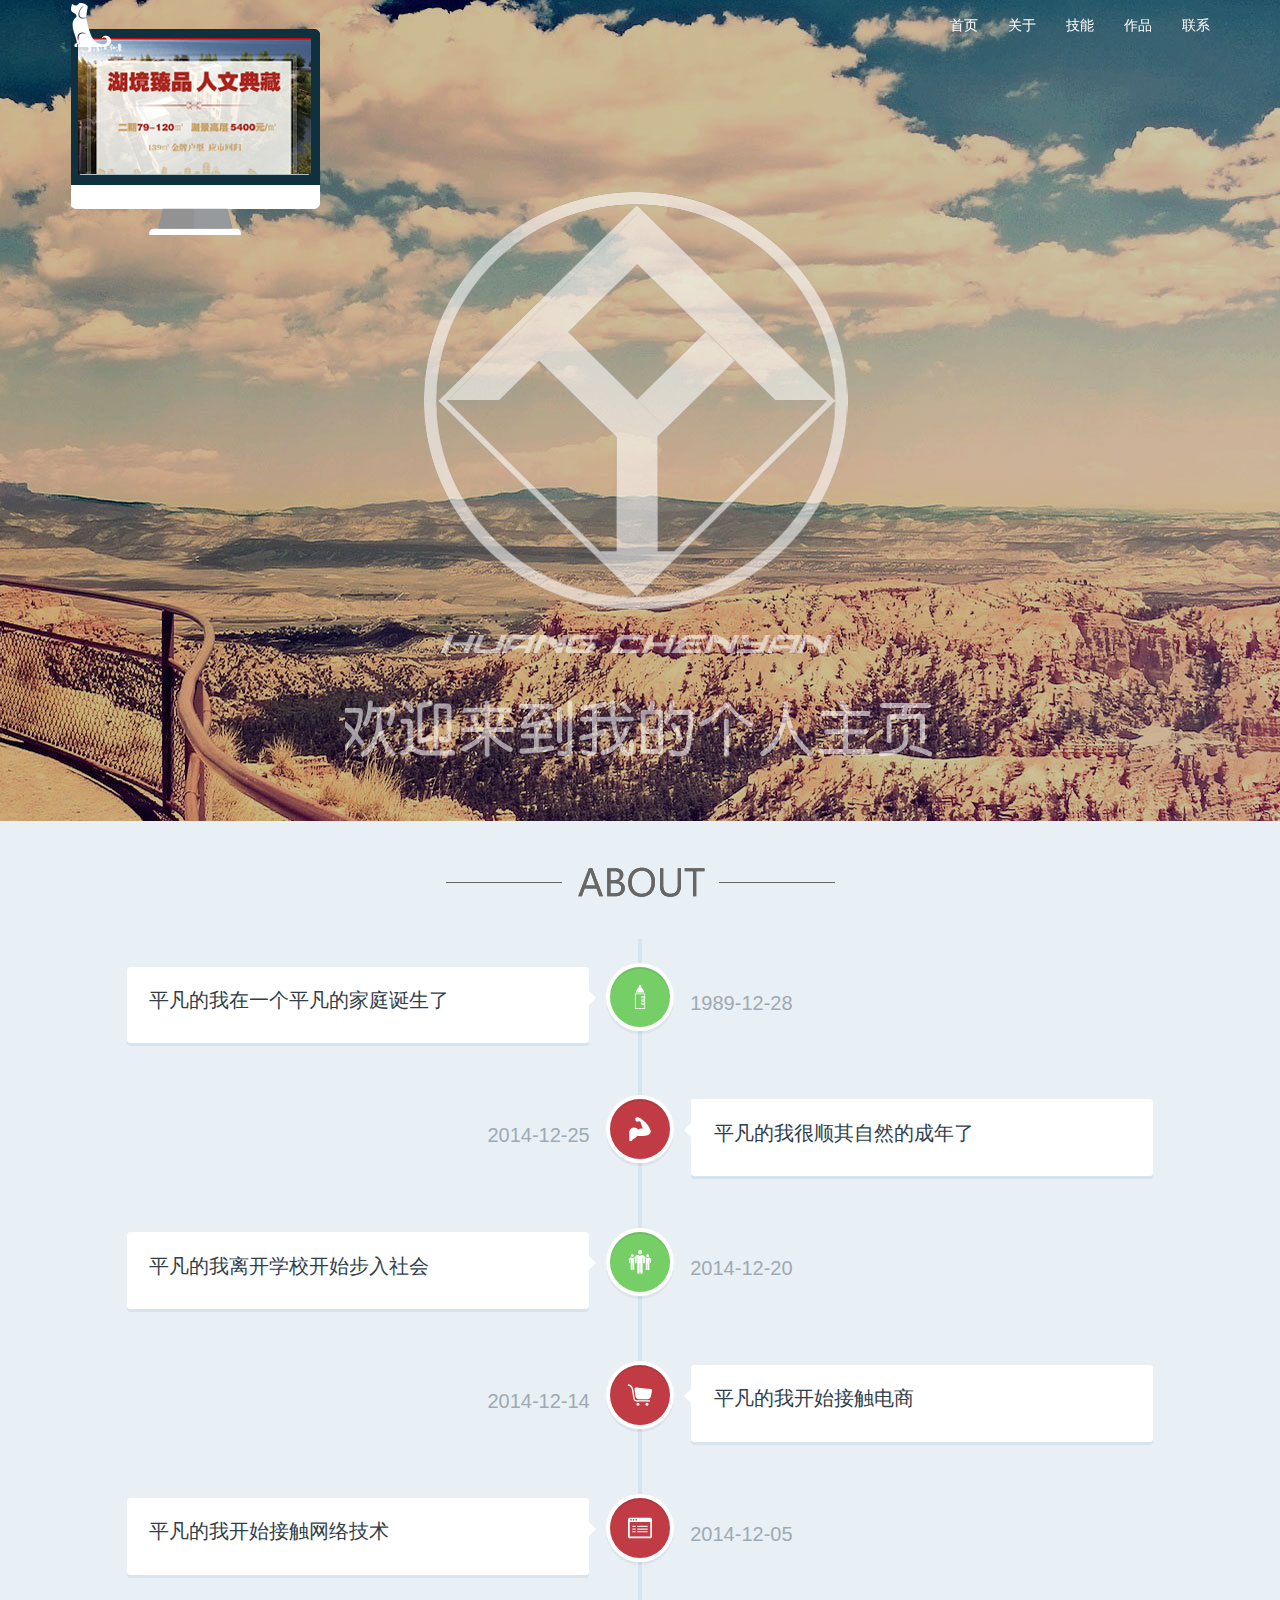
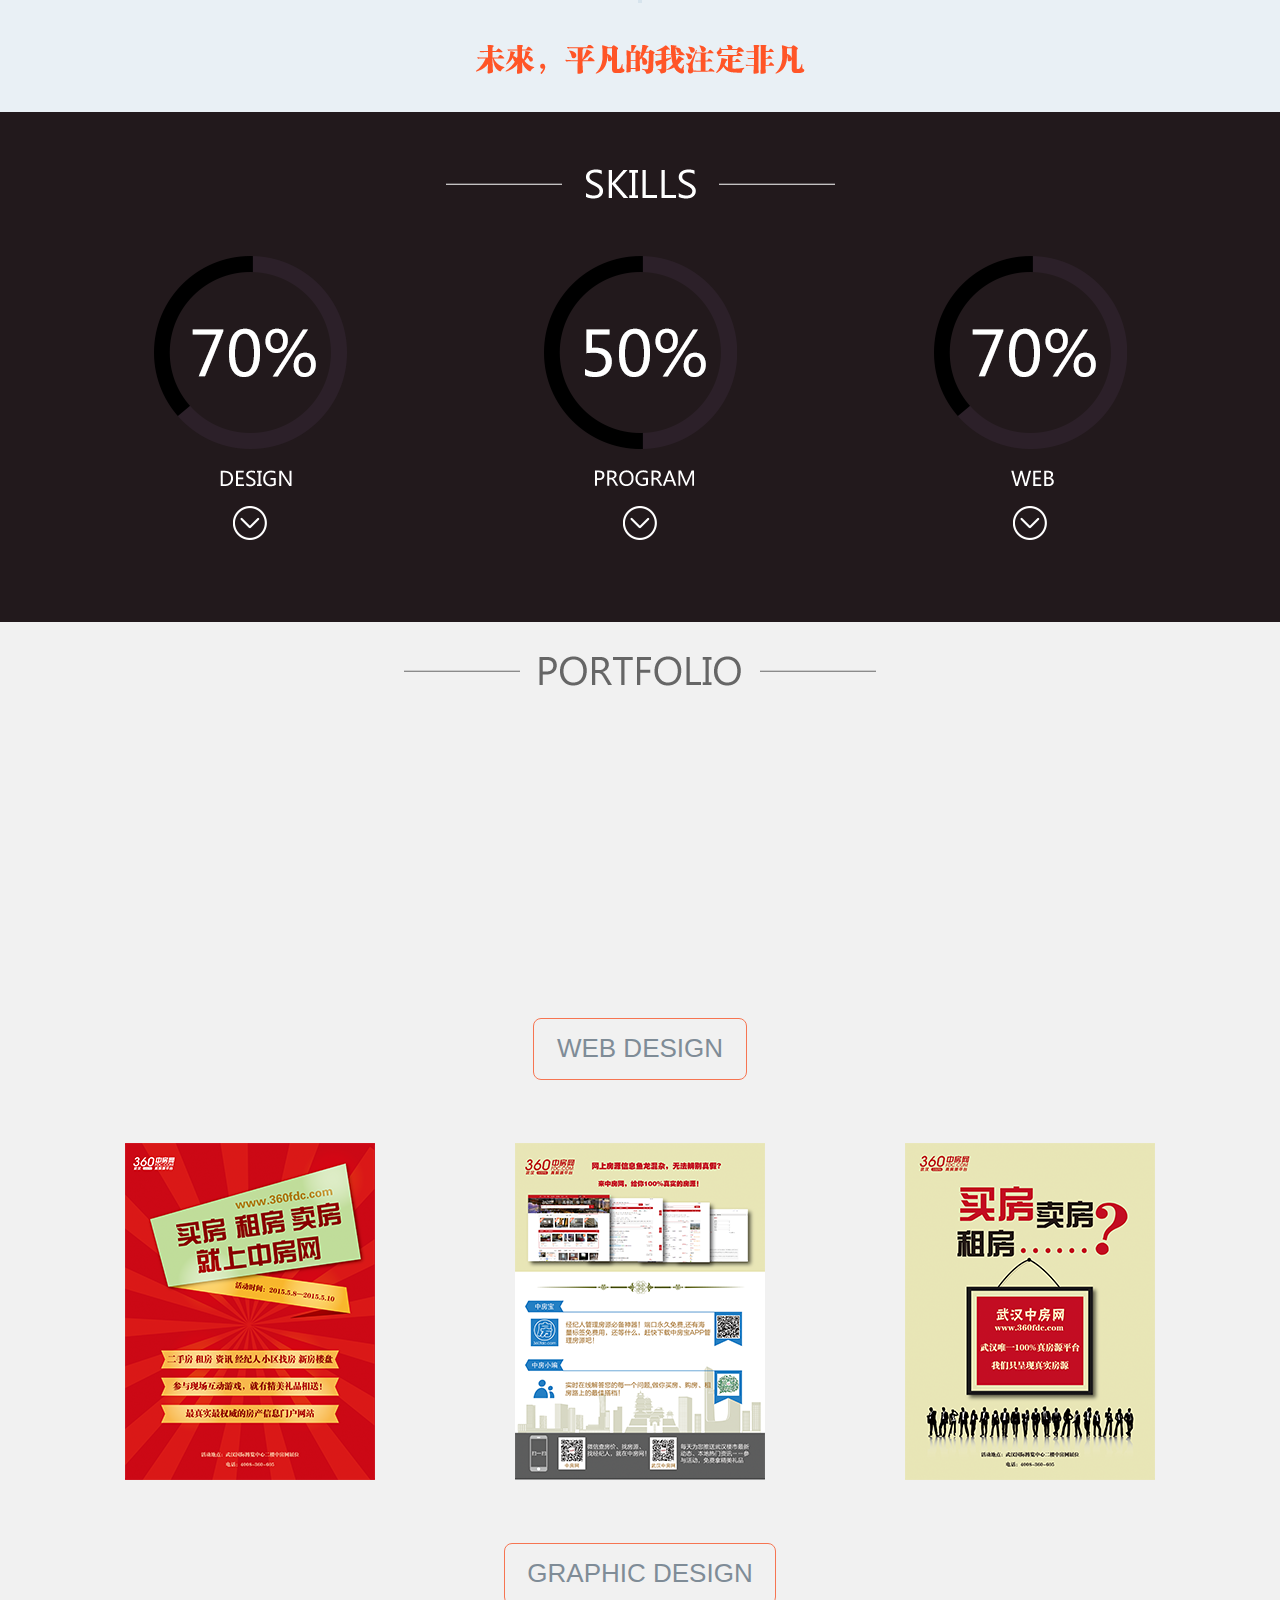
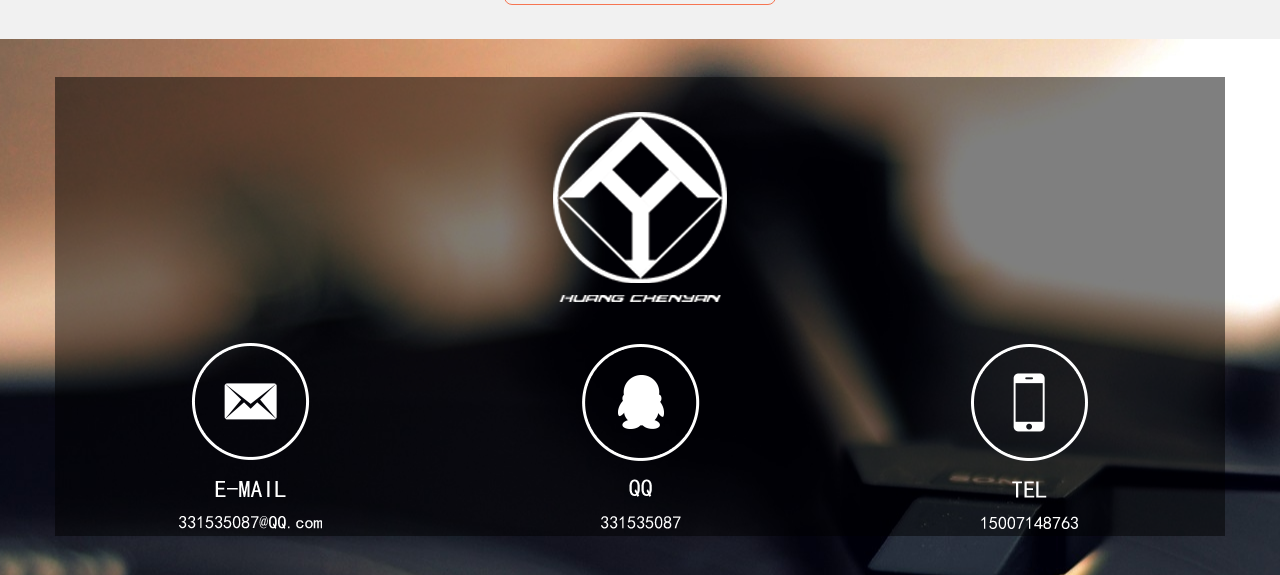
==== index.html @ 78e9c78f "Add files via upload" ====
<!doctype html>
<html>
<head>
	<meta charset="utf-8">
	<meta name="description" content="">
	<meta name="viewport" content="width=device-width, initial-scale=1">
	<title>小黄的地盘</title>
	<link rel="stylesheet" href="css/bootstrap.min.css">
	<link rel="stylesheet" href="css/style.css">
	<link rel="stylesheet" href="css/time_line.css">
	<script src="js/jquery-1.10.2.min.js"></script>
	<script src="js/bootstrap.min.js"></script>
	<script src="js/style.js"></script>
</head>
<body>
<!-- nav start -->
	<div class="navbar navbar-default navbar-fixed-top" role="navigation">
		<div class="container">
			<div class="navbar-header">
				<button type="button" class="navbar-toggle" data-toggle="collapse" 
				data-target="#example-navbar-collapse">
				<span class="sr-only">切换导航</span>
				<span class="icon-bar"></span>
				<span class="icon-bar"></span>
				<span class="icon-bar"></span>
			</button>
			<a class="navbar-brand" href="#">
				<img src="images/nav_dog.png" alt="" class="img-responsive"></a>
			</div>
			<div class="collapse navbar-collapse" id="example-navbar-collapse">
				<ul class="nav navbar-nav navbar-right">
					<li><a href="#intro">首页</a></li>
					<li><a href="#about">关于</a></li>
					<li><a href="#skill">技能</a></li>
					<li><a href="#portfolio">作品</a></li>
					<li><a href="#caontact">联系</a></li>
				</ul>
			</div>
		</div>
	</div>
	<!-- banner start -->
	<div id="intro" class="intro" id="intro">
		<div class="container">
			<img src="images/new_banner_logo.png" alt="" class="img-responsive">
		</div>	
		
	</div>
	<!-- about start -->
	<div class="about container" id="about">
		<img src="images/about.png" alt="" class="img-responsive about_title">
		<section id="cd-timeline" class="cd-container">
			<div class="cd-timeline-block">
				<div class="cd-timeline-img cd-picture">
					<img src="images/born.svg" alt="Picture">
				</div>
				<div class="cd-timeline-content">
					<h2>平凡的我在一个平凡的家庭诞生了</h2>
					<p></p>
					<span class="cd-date">1989-12-28</span>
				</div>
			</div>
			<div class="cd-timeline-block">
				<div class="cd-timeline-img cd-movie">
					<img src="images/adult.svg" alt="Movie">
				</div>
				<div class="cd-timeline-content">
					<h2>平凡的我很顺其自然的成年了</h2>
					<p></p>
					<span class="cd-date">2014-12-25</span>
				</div>
			</div>
			<div class="cd-timeline-block">
				<div class="cd-timeline-img cd-picture">
					<img src="images/sociology.svg" alt="Picture">
				</div>
				<div class="cd-timeline-content">
					<h2>平凡的我离开学校开始步入社会</h2>
					<p></p>
					<span class="cd-date">2014-12-20</span>
				</div>
			</div>
			<div class="cd-timeline-block">
				<div class="cd-timeline-img cd-movie">
					<img src="images/business.svg" alt="Movie">
				</div>
				<div class="cd-timeline-content">
					<h2>平凡的我开始接触电商</h2>
					<p></p>
					<span class="cd-date">2014-12-14</span>
				</div>
			</div>
			<div class="cd-timeline-block">
				<div class="cd-timeline-img cd-movie">
					<img src="images/web.svg" alt="Location">
				</div>
				<div class="cd-timeline-content">
					<h2>平凡的我开始接触网络技术</h2>
					<p></p>
					<span class="cd-date">2014-12-05</span>
				</div>
			</div>
		</section>
		<img src="images/about_bottom.png" alt="" class="img-responsive about_bottom">
	</div>
	<!-- skills start -->
	<div class="skills" id="skill">
		<div class="container">
			<img src="images/skills.png" alt="" class="img-responsive skills_title">
			<div class="row">
				<div class="skills_l col-xs-12 col-md-4">
					<img src="images/skills_l.png" alt="" class="img-responsive skills_img">
					<img src="images/slide_down.png" alt="" class="img-responsive design_down">
				</div>
				<div class="skills_m col-xs-12 col-md-4">
					<img src="images/skills_m.png" alt="" class="img-responsive skills_img">
					<img src="images/slide_down.png" alt="" class="img-responsive program_down">
				</div>
				<div class="skills_r col-xs-12 col-md-4">
					<img src="images/skills_r.png" alt="" class="img-responsive skills_img">
					<img src="images/slide_down.png" alt="" class="img-responsive web_down">
				</div>
			</div>
			<div class="row skills_design_info">
				<div class="col-xs-12 col-md-4">
					<img src="images/skills_1.png" alt="" class="img-responsive skills_design">
				</div>
				<div class="col-xs-12 col-md-4">
					<img src="images/skills_2.png" alt="" class="img-responsive skills_design">
				</div>
				<div class="col-xs-12 col-md-4">
					<img src="images/skills_3.png" alt="" class="img-responsive skills_design">
				</div>
			</div>
			<div class="row skills_program_info">
				<div class="col-xs-12 col-md-3">
					<img src="images/skills_4.png" alt="" class="img-responsive skills_program">
				</div>
				<div class="col-xs-12 col-md-3">
					<img src="images/skills_5.png" alt="" class="img-responsive skills_program">
				</div>
				<div class="col-xs-12 col-md-3">
					<img src="images/skills_6.png" alt="" class="img-responsive skills_program">
				</div>
				<div class="col-xs-12 col-md-3">
					<img src="images/skills_7.png" alt="" class="img-responsive skills_program">
				</div>
			</div>
			<div class="row skills_web_info">
				<div class="col-xs-12 col-md-3">
					<img src="images/skills_8.png" alt="" class="img-responsive skills_web">
				</div>
				<div class="col-xs-12 col-md-3">
					<img src="images/skills_9.png" alt="" class="img-responsive skills_web">
				</div>
				<div class="col-xs-12 col-md-3">
					<img src="images/skills_10.png" alt="" class="img-responsive skills_web">
				</div>
				<div class="col-xs-12 col-md-3">
					<img src="images/skills_11.png" alt="" class="img-responsive skills_web">
				</div>
			</div>
		</div>
	</div>
	<!-- portfolio start -->
	<div class="portfolio" id="portfolio">
		<div class="container">
			<img src="images/portfolio.png" alt="" class="img-responsive portfolio_title">
			<div class="row">
				<div class=" col-xs-12 col-md-4 web_zp web_1">
					<a href="index1/index.html" target="_blank">
						<img src="images/p1.png" alt="" class="img-responsive p_img">
					</a>
				</div>
				<div class="col-xs-12 col-md-4 web_zp web_2">
					<a href="index2/index.html" target="_blank">
						<img src="images/p2.png" alt="" class="img-responsive p_img">
					</a>
				</div>
				<div class="col-xs-12 col-md-4 web_zp web_3">
					<a href="index3/index.html" target="_blank">
						<img src="images/p3.png" alt="" class="img-responsive p_img">
					</a>
				</div>
			</div>
			<div class="btn_m">
				<div class="p_btn">WEB  DESIGN</div>
			</div>
			<div class="row pics">
				<div class=" col-xs-12 col-md-4 pm_zp pic_1">
					<img src="images/p4.png" alt="" class="img-responsive p_img">
				</div>
				<div class="col-xs-12 col-md-4 pm_zp pic_2">
					<img src="images/p5.png" alt="" class="img-responsive p_img">
				</div>
				<div class="col-xs-12 col-md-4 pm_zp pic_3">
					<img src="images/p6.png" alt="" class="img-responsive p_img">
				</div>
			</div>
			<div class="btn_m">
				<div class="p_btn">GRAPHIC  DESIGN</div>
			</div>
			<div class="pic">
				<div class="closePic">
					<img src="images/closePic.png" alt="">
				</div>
				<img src="images/pic1.jpg" alt="">
			</div>
		</div>
	</div>
	<!-- contact start -->
	<div class="contact" id="contact">
		<div class="container bg">
			<img src="images/contact_logo.png" alt="" class="img-responsive contact_logo">
			<div class="row">
				<div class=" col-xs-12 col-md-4">
					<img src="images/e_mail.png" alt="" class="img-responsive contact_img">
				</div>
				<div class="col-xs-12 col-md-4">
					<img src="images/qq.png" alt="" class="img-responsive contact_img">
				</div>
				<div class="col-xs-12 col-md-4">
					<img src="images/tel.png" alt="" class="img-responsive contact_img">
				</div>
			</div>
		</div>
	</div>
</body>
</html>
---- css/style.css ----
body,div,dl,dt,dd,ul,ol,li,h1,h2,h3,h4,h5,h6,form,fieldset,input,button,textarea,p,th,td{padding:0;margin:0;font-family:Microsoft YaHei,sans-serif,Arial}
table{border-collapse:collapse;border-spacing:0}
fieldset,img{border:0}
a{text-decoration:none;color:#000;outline:none}
li{list-style:none}
caption,th{text-align:left}
h1,h2,h3,h4,h5,h6{font-size:100%;font-weight:normal}
input,button,textarea,select,optgroup,option{font-family:inherit;font-size:inherit;font-style:inherit;font-weight:inherit}
input,button,textarea,select{*font-size:100%}
/*nav start*/
@media (max-width: 767px){
	.navbar-nav{
		background:rgba(0,0,0,0.3);;
		margin: 0 -15px;
	}
}
.navbar-default .navbar-nav>li>a{
	color: #fff;
}
.navbar-default .navbar-nav>li>a:hover{
	color: #f67552;
}
.navbar-brand{
	padding:3px 15px;
}
.navbar-default{
	background: transparent;
	border:none;
}

/*nav finish*/
/*-----------------------------------------------*/
/*banner start*/
.intro {
	width:100%;
	position:relative;
	background: url(../images/banner_bg.jpg) no-repeat top center;
	text-align: center;
}
#intro.intro {
	padding:15% 0 5% 0;
}
.intro .container .img-responsive{
	margin: 0 auto;
}
/*banner finish*/
/*-----------------------------------------------*/
/*about start*/
.about{
	padding-top: 2%;
	padding-bottom: 3%;
}
.about .about_title{
	margin: 20px auto;
}
.time_line {
	width: 90%;
	max-width: 1170px;
	margin: 0 auto;
	position: relative;
}
.time_line:before {
	top: 0;
	bottom: 0;
	position: absolute;
	content: " ";
	width: 3px;
	background-color: #ccc;
	left: 50%;
	margin-left: -1.5px;
}
.about_bottom{
	margin: 0 auto;
}
/*about finish*/
/*-----------------------------------------------*/
/*skills start*/
.skills{
	background: #22191c;
	padding-bottom: 5%;
	clear: both;
}
.skills .skills_title{
	margin: 5% auto;
}
.skills .skills_img{
	margin: 0 auto;
}
.design_down, .program_down, .web_down{
	margin: 5% auto;
	cursor: pointer;
}
.skills .skills_design{
	margin: 3% auto;
}
.skills_program{
	margin: 3% auto;
}
.skills_web{
	margin: 3% auto;
}
.skills_design_info, .skills_program_info, .skills_web_info{
	display: none;
}
/*skills finish*/
/*-----------------------------------------------*/
/*portfolio start*/
.portfolio{
	background: #f1f1f1;
}
.portfolio .portfolio_title{
	margin: 3% auto;
}
.portfolio .p_img{
	margin: 2% auto;
	padding: 6%;
	transition:background 0.5s,border-radius 0.5s,box-shadow 0.5s;
	-webkit-transition:background 0.5s,border-radius 0.5s,box-shadow 0.5s;
	-moz-transition:background 0.5s,border-radius 0.5s,box-shadow 0.5s;
	cursor: pointer;
}
.portfolio .p_img:hover{
	border-radius: 10px;
	background: #f67552;
	box-shadow: 1px 1px 10px #000;
}
.p_btn{
	font-size: 2.6rem;
	border: 1px solid #f67552;
	display: inline-block;
	padding: 1% 2%;
	cursor: pointer;
	margin: 3% auto;
	border-radius: 8px;
	transition:background 0.5s,color 0.5s;
	-webkit-transition:background 0.5s,color 0.5s;
	-moz-transition:background 0.5s,color 0.5s;
}
.p_btn:hover{
	background: #f67552;
	color: #fff;
}
.btn_m{
	text-align: center;
}
.portfolio .web_zp,.portfolio .pm_zp{
	-webkit-transform-style: preserve-3d;
}
.on{
	-webkit-animation: spin 1s 1 linear;
}
@-webkit-keyframes spin {
	from {-webkit-transform: rotateY(0);}
	to {-webkit-transform: rotateY(360deg);}
}
/*portfolio finish*/
/*-----------------------------------------------*/
/*contact start*/
.contact{
	background: url(../images/2.jpg) no-repeat top center;
	text-align: center;
	padding:3% 0;
}
.contact .bg{
	background: rgba(0,0,0,0.5);	
}
.contact_logo{
	margin: 3% auto;
}
.contact .contact_img{
	margin: 2% auto;
}
.pic{
	position: fixed;
	width:100%;
	height:100%;
	top:0;
	left:0;
	bottom:0;
	right:0;
	background: rgba(0,0,0,0.5);
	z-index: 999;
	display: none;
}
.pic>img{
	position: fixed;
	width:38%;
	top:50px;
	left:31%;
	z-index: 999;
}
.pic .closePic{
	position: absolute;
	right:20%;
	top:80px;
	width:40px;
	cursor: pointer;
}
---- css/time_line.css ----
/* -------------------------------- 

Primary style

-------------------------------- */
html * {
  -webkit-font-smoothing: antialiased;
  -moz-osx-font-smoothing: grayscale;
}

*, *:after, *:before {
  -webkit-box-sizing: border-box;
  -moz-box-sizing: border-box;
  box-sizing: border-box;
}

body {
  color: #7f8c97;
  background-color: #e9f0f5;
}



img {
  max-width: 100%;
}

/* -------------------------------- 

Modules - reusable parts of our design

-------------------------------- */
.cd-container {
  /* this class is used to give a max-width to the element it is applied to, and center it horizontally when it reaches that max-width */
  width: 90%;
  max-width: 1170px;
  margin: 0 auto;
}
.cd-container::after {
  /* clearfix */
  content: '';
  display: table;
  clear: both;
}

/* -------------------------------- 

Main components 

-------------------------------- */

#cd-timeline {
  position: relative;
  padding: 2em 0;
  margin-top: 2em;
  margin-bottom: 2em;
}
#cd-timeline::before {
  /* this is the vertical line */
  content: '';
  position: absolute;
  top: 0;
  left: 18px;
  height: 100%;
  width: 4px;
  background: #d7e4ed;
}
@media only screen and (min-width: 1170px) {
  #cd-timeline {
    margin-top: 3em;
    margin-bottom: 3em;
  }
  #cd-timeline::before {
    left: 50%;
    margin-left: -2px;
  }
}

.cd-timeline-block {
  position: relative;
  margin: 2em 0;
}
.cd-timeline-block:after {
  content: "";
  display: table;
  clear: both;
}
.cd-timeline-block:first-child {
  margin-top: 0;
}
.cd-timeline-block:last-child {
  margin-bottom: 0;
}
@media only screen and (min-width: 1170px) {
  .cd-timeline-block {
    margin: 4em 0;
  }
  .cd-timeline-block:first-child {
    margin-top: 0;
  }
  .cd-timeline-block:last-child {
    margin-bottom: 0;
  }
}

.cd-timeline-img {
  position: absolute;
  top: 0;
  left: 0;
  width: 40px;
  height: 40px;
  border-radius: 50%;
  box-shadow: 0 0 0 4px white, inset 0 2px 0 rgba(0, 0, 0, 0.08), 0 3px 0 4px rgba(0, 0, 0, 0.05);
}
.cd-timeline-img img {
  display: block;
  width: 24px;
  height: 24px;
  position: relative;
  left: 50%;
  top: 50%;
  margin-left: -12px;
  margin-top: -12px;
}
.cd-timeline-img.cd-picture {
  background: #75ce66;
}
.cd-timeline-img.cd-movie {
  background: #c03b44;
}
.cd-timeline-img.cd-location {
  background: #f0ca45;
}
@media only screen and (min-width: 1170px) {
  .cd-timeline-img {
    width: 60px;
    height: 60px;
    left: 50%;
    margin-left: -30px;
    /* Force Hardware Acceleration in WebKit */
    -webkit-transform: translateZ(0);
    -webkit-backface-visibility: hidden;
  }
  .cssanimations .cd-timeline-img.is-hidden {
    visibility: hidden;
  }
  .cssanimations .cd-timeline-img.bounce-in {
    visibility: visible;
    -webkit-animation: cd-bounce-1 0.6s;
    -moz-animation: cd-bounce-1 0.6s;
    animation: cd-bounce-1 0.6s;
  }
}

.cd-timeline-content {
  position: relative;
  margin-left: 60px;
  background: white;
  border-radius: 0.25em;
  padding: 1em;
  box-shadow: 0 3px 0 #d7e4ed;
  transition: background 0.5s;
  -moz-transition: background 0.5s;
  -webkit-transition: background 0.5s; 
  -o-transition: background 0.5s;
}
.cd-timeline-content:hover{
  background: #f67552;
}
.cd-timeline-content:after {
  content: "";
  display: table;
  clear: both;
}
.cd-timeline-content h2 {
  color: #303e49;
}
.cd-timeline-content p,{
  font-size: 13px;
  font-size: 0.8125rem;
}
.cd-timeline-content .cd-date {
  display: inline-block;
  font-size: 16px;
  font-size: 2rem;
}
.cd-timeline-content p {
  margin: 1em 0;
  line-height: 1.6;
}
.cd-timeline-content .cd-date {
  float: left;
  padding: .8em 0;
  opacity: .7;
}
.cd-timeline-content::before {
  content: '';
  position: absolute;
  top: 16px;
  right: 100%;
  height: 0;
  width: 0;
  border: 7px solid transparent;
  border-right: 7px solid white;
}
@media only screen and (min-width: 768px) {
  .cd-timeline-content h2 {
    font-size: 20px;
    font-size: 2rem;
  }
  .cd-timeline-content p {
    font-size: 16px;
    font-size: 1rem;
  }
  .cd-timeline-content .cd-date {
    font-size: 16px;
    font-size: 2rem;
  }
}
@media only screen and (min-width: 1170px) {
  .cd-timeline-content {
    margin-left: 0;
    padding: 1.6em;
    width: 45%;
  }
  .cd-timeline-content::before {
    top: 24px;
    left: 100%;
    border-color: transparent;
    border-left-color: white;
  }
  .cd-timeline-content .cd-date {
    position: absolute;
    width: 100%;
    left: 122%;
    top: 6px;
    font-size: 16px;
    font-size: 2rem;
  }
  .cd-timeline-block:nth-child(even) .cd-timeline-content {
    float: right;
  }
  .cd-timeline-block:nth-child(even) .cd-timeline-content::before {
    top: 24px;
    left: auto;
    right: 100%;
    border-color: transparent;
    border-right-color: white;
  }
  .cd-timeline-block:nth-child(even) .cd-timeline-content .cd-date {
    left: auto;
    right: 122%;
    text-align: right;
  }
  .cssanimations .cd-timeline-content.is-hidden {
    visibility: hidden;
  }
  .cssanimations .cd-timeline-content.bounce-in {
    visibility: visible;
    -webkit-animation: cd-bounce-2 0.6s;
    -moz-animation: cd-bounce-2 0.6s;
    animation: cd-bounce-2 0.6s;
  }
}

@media only screen and (min-width: 1170px) {
  /* inverse bounce effect on even content blocks */
  .cssanimations .cd-timeline-block:nth-child(even) .cd-timeline-content.bounce-in {
    -webkit-animation: cd-bounce-2-inverse 0.6s;
    -moz-animation: cd-bounce-2-inverse 0.6s;
    animation: cd-bounce-2-inverse 0.6s;
  }
}
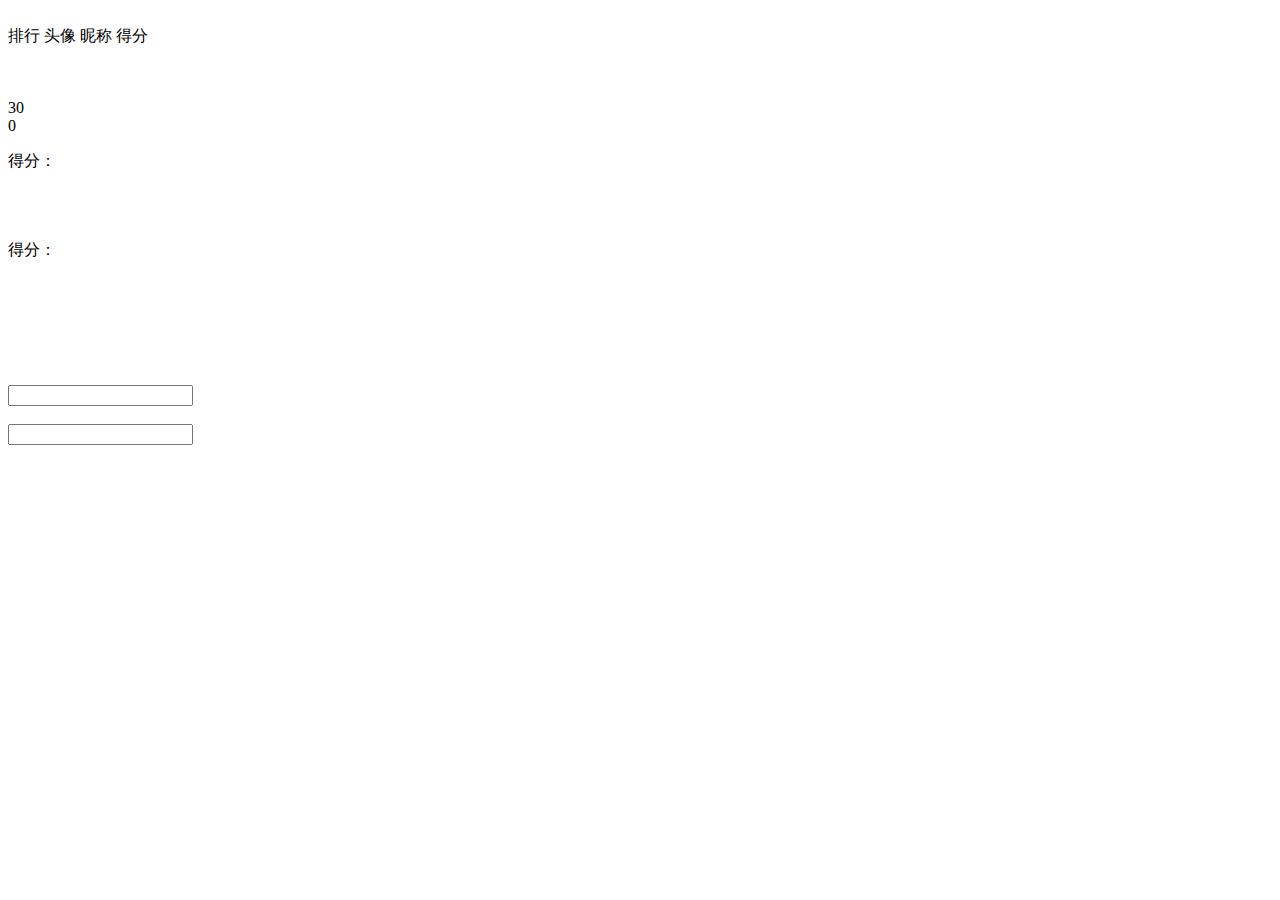
==== commit 784b272a: "Add files via upload" ====
--- a/index.html
+++ b/index.html
@@ -1,228 +1,186 @@
 <!doctype html>
 <html>
 <head>
-	<meta charset="utf-8">
-	<meta name="description" content="">
-	<meta name="viewport" content="width=device-width, initial-scale=1">
-	<title>小黄的地盘</title>
-	<link rel="stylesheet" href="css/bootstrap.min.css">
-	<link rel="stylesheet" href="css/style.css">
-	<link rel="stylesheet" href="css/time_line.css">
-	<script src="js/jquery-1.10.2.min.js"></script>
-	<script src="js/bootstrap.min.js"></script>
-	<script src="js/style.js"></script>
+    <meta charset="utf-8">
+    <meta name="description" content="">
+    <meta name="viewport" content="width=device-width, initial-scale=1,user-scalable=no">
+    <title>世茂点亮猴年好运道</title>
+    <link rel="stylesheet" href="css/reset.css">
+    <link rel="stylesheet" href="css/draw.css">
+    <script src="js/jquery-2.1.4.min.js"></script>
+    <script src="js/preloadjs-0.6.1.min.js"></script>
+    <script src="js/velocity.min.js"></script>
+    <script src="js/shake.js"></script>
+    <script src="js/gifffer.min.js"></script>
+    <script src="js/draw.js"></script>
 </head>
 <body>
-<!-- nav start -->
-	<div class="navbar navbar-default navbar-fixed-top" role="navigation">
-		<div class="container">
-			<div class="navbar-header">
-				<button type="button" class="navbar-toggle" data-toggle="collapse" 
-				data-target="#example-navbar-collapse">
-				<span class="sr-only">切换导航</span>
-				<span class="icon-bar"></span>
-				<span class="icon-bar"></span>
-				<span class="icon-bar"></span>
-			</button>
-			<a class="navbar-brand" href="#">
-				<img src="images/nav_dog.png" alt="" class="img-responsive"></a>
-			</div>
-			<div class="collapse navbar-collapse" id="example-navbar-collapse">
-				<ul class="nav navbar-nav navbar-right">
-					<li><a href="#intro">首页</a></li>
-					<li><a href="#about">关于</a></li>
-					<li><a href="#skill">技能</a></li>
-					<li><a href="#portfolio">作品</a></li>
-					<li><a href="#caontact">联系</a></li>
-				</ul>
-			</div>
-		</div>
-	</div>
-	<!-- banner start -->
-	<div id="intro" class="intro" id="intro">
-		<div class="container">
-			<img src="images/new_banner_logo.png" alt="" class="img-responsive">
-		</div>	
-		
-	</div>
-	<!-- about start -->
-	<div class="about container" id="about">
-		<img src="images/about.png" alt="" class="img-responsive about_title">
-		<section id="cd-timeline" class="cd-container">
-			<div class="cd-timeline-block">
-				<div class="cd-timeline-img cd-picture">
-					<img src="images/born.svg" alt="Picture">
-				</div>
-				<div class="cd-timeline-content">
-					<h2>平凡的我在一个平凡的家庭诞生了</h2>
-					<p></p>
-					<span class="cd-date">1989-12-28</span>
-				</div>
-			</div>
-			<div class="cd-timeline-block">
-				<div class="cd-timeline-img cd-movie">
-					<img src="images/adult.svg" alt="Movie">
-				</div>
-				<div class="cd-timeline-content">
-					<h2>平凡的我很顺其自然的成年了</h2>
-					<p></p>
-					<span class="cd-date">2014-12-25</span>
-				</div>
-			</div>
-			<div class="cd-timeline-block">
-				<div class="cd-timeline-img cd-picture">
-					<img src="images/sociology.svg" alt="Picture">
-				</div>
-				<div class="cd-timeline-content">
-					<h2>平凡的我离开学校开始步入社会</h2>
-					<p></p>
-					<span class="cd-date">2014-12-20</span>
-				</div>
-			</div>
-			<div class="cd-timeline-block">
-				<div class="cd-timeline-img cd-movie">
-					<img src="images/business.svg" alt="Movie">
-				</div>
-				<div class="cd-timeline-content">
-					<h2>平凡的我开始接触电商</h2>
-					<p></p>
-					<span class="cd-date">2014-12-14</span>
-				</div>
-			</div>
-			<div class="cd-timeline-block">
-				<div class="cd-timeline-img cd-movie">
-					<img src="images/web.svg" alt="Location">
-				</div>
-				<div class="cd-timeline-content">
-					<h2>平凡的我开始接触网络技术</h2>
-					<p></p>
-					<span class="cd-date">2014-12-05</span>
-				</div>
-			</div>
-		</section>
-		<img src="images/about_bottom.png" alt="" class="img-responsive about_bottom">
-	</div>
-	<!-- skills start -->
-	<div class="skills" id="skill">
-		<div class="container">
-			<img src="images/skills.png" alt="" class="img-responsive skills_title">
-			<div class="row">
-				<div class="skills_l col-xs-12 col-md-4">
-					<img src="images/skills_l.png" alt="" class="img-responsive skills_img">
-					<img src="images/slide_down.png" alt="" class="img-responsive design_down">
-				</div>
-				<div class="skills_m col-xs-12 col-md-4">
-					<img src="images/skills_m.png" alt="" class="img-responsive skills_img">
-					<img src="images/slide_down.png" alt="" class="img-responsive program_down">
-				</div>
-				<div class="skills_r col-xs-12 col-md-4">
-					<img src="images/skills_r.png" alt="" class="img-responsive skills_img">
-					<img src="images/slide_down.png" alt="" class="img-responsive web_down">
-				</div>
-			</div>
-			<div class="row skills_design_info">
-				<div class="col-xs-12 col-md-4">
-					<img src="images/skills_1.png" alt="" class="img-responsive skills_design">
-				</div>
-				<div class="col-xs-12 col-md-4">
-					<img src="images/skills_2.png" alt="" class="img-responsive skills_design">
-				</div>
-				<div class="col-xs-12 col-md-4">
-					<img src="images/skills_3.png" alt="" class="img-responsive skills_design">
-				</div>
-			</div>
-			<div class="row skills_program_info">
-				<div class="col-xs-12 col-md-3">
-					<img src="images/skills_4.png" alt="" class="img-responsive skills_program">
-				</div>
-				<div class="col-xs-12 col-md-3">
-					<img src="images/skills_5.png" alt="" class="img-responsive skills_program">
-				</div>
-				<div class="col-xs-12 col-md-3">
-					<img src="images/skills_6.png" alt="" class="img-responsive skills_program">
-				</div>
-				<div class="col-xs-12 col-md-3">
-					<img src="images/skills_7.png" alt="" class="img-responsive skills_program">
-				</div>
-			</div>
-			<div class="row skills_web_info">
-				<div class="col-xs-12 col-md-3">
-					<img src="images/skills_8.png" alt="" class="img-responsive skills_web">
-				</div>
-				<div class="col-xs-12 col-md-3">
-					<img src="images/skills_9.png" alt="" class="img-responsive skills_web">
-				</div>
-				<div class="col-xs-12 col-md-3">
-					<img src="images/skills_10.png" alt="" class="img-responsive skills_web">
-				</div>
-				<div class="col-xs-12 col-md-3">
-					<img src="images/skills_11.png" alt="" class="img-responsive skills_web">
-				</div>
-			</div>
-		</div>
-	</div>
-	<!-- portfolio start -->
-	<div class="portfolio" id="portfolio">
-		<div class="container">
-			<img src="images/portfolio.png" alt="" class="img-responsive portfolio_title">
-			<div class="row">
-				<div class=" col-xs-12 col-md-4 web_zp web_1">
-					<a href="index1/index.html" target="_blank">
-						<img src="images/p1.png" alt="" class="img-responsive p_img">
-					</a>
-				</div>
-				<div class="col-xs-12 col-md-4 web_zp web_2">
-					<a href="index2/index.html" target="_blank">
-						<img src="images/p2.png" alt="" class="img-responsive p_img">
-					</a>
-				</div>
-				<div class="col-xs-12 col-md-4 web_zp web_3">
-					<a href="index3/index.html" target="_blank">
-						<img src="images/p3.png" alt="" class="img-responsive p_img">
-					</a>
-				</div>
-			</div>
-			<div class="btn_m">
-				<div class="p_btn">WEB  DESIGN</div>
-			</div>
-			<div class="row pics">
-				<div class=" col-xs-12 col-md-4 pm_zp pic_1">
-					<img src="images/p4.png" alt="" class="img-responsive p_img">
-				</div>
-				<div class="col-xs-12 col-md-4 pm_zp pic_2">
-					<img src="images/p5.png" alt="" class="img-responsive p_img">
-				</div>
-				<div class="col-xs-12 col-md-4 pm_zp pic_3">
-					<img src="images/p6.png" alt="" class="img-responsive p_img">
-				</div>
-			</div>
-			<div class="btn_m">
-				<div class="p_btn">GRAPHIC  DESIGN</div>
-			</div>
-			<div class="pic">
-				<div class="closePic">
-					<img src="images/closePic.png" alt="">
-				</div>
-				<img src="images/pic1.jpg" alt="">
-			</div>
-		</div>
-	</div>
-	<!-- contact start -->
-	<div class="contact" id="contact">
-		<div class="container bg">
-			<img src="images/contact_logo.png" alt="" class="img-responsive contact_logo">
-			<div class="row">
-				<div class=" col-xs-12 col-md-4">
-					<img src="images/e_mail.png" alt="" class="img-responsive contact_img">
-				</div>
-				<div class="col-xs-12 col-md-4">
-					<img src="images/qq.png" alt="" class="img-responsive contact_img">
-				</div>
-				<div class="col-xs-12 col-md-4">
-					<img src="images/tel.png" alt="" class="img-responsive contact_img">
-				</div>
-			</div>
-		</div>
-	</div>
+    <!-- 预载入开始 -->
+    <div class="black">
+        <!-- <div class="ad1">
+            <img src="images/ad1.jpg" alt="">
+        </div>
+        <div class="ad2">
+            <img src="images/ad2.jpg" alt="">
+        </div>
+        <div class="ad3">
+            <img src="images/ad3.jpg" alt="">
+        </div> -->
+        <div class="loading">
+            <img src="images/1.gif" alt="">
+        </div>
+    </div>
+    <div class="loadingPage">
+        <div class="loadbg">
+            <div class="step"></div>
+        </div>
+        <div class="loadNum"></div>
+    </div>
+    <!--  载入页结束 -->
+    <audio src="images/music/bgm.mp3" preload="preload" class="sound1" loop="loop"></audio>
+    <audio src="images/music/shake.mp3" preload="preload" class="sound2"></audio>
+    <audio src="images/music/btn.wav" preload="preload" class="sound3"></audio>
+    <div class="page1 page">
+        <!-- <div class="monkeyGif">
+            <img src="images/monkey.gif" alt="">
+        </div>
+        <div class="lanternGif">
+            <img src="images/lantern.gif" alt="">
+        </div> -->
+        <div class="ranking_cover"></div>
+        <div class="r_list">
+            <div class="title">
+                <span class="order">排行</span>
+                <span class="photo">头像</span>
+                <span class="name">昵称</span>
+                <span class="new_score">得分</span>
+            </div>
+            <ul>
+               <!--  <li>
+                    <span class="user_order">1</span>
+                    <span class="user_photo">
+                        <img src="images/1.png" alt="">
+                    </span>
+                    <span class="user_name">
+                        asdadasdasdas
+                    </span>
+                    <span class="user_score">
+                        12
+                    </span>
+                </li> -->
+
+            </ul>
+            <div class="re_btn">
+                <img src="images/re.png" alt="">
+            </div>
+        </div>
+        <div class="rule">
+            <!-- <div class="ranking_btn">
+                <img src="images/ranking.png" alt="">
+            </div> -->
+            <!-- <div class="rule_pic">
+                <img src="images/rule.png" alt="">
+            </div> -->
+            <!-- <div class="rule_info">
+                在规定时间内，<br>点亮最多的灯笼，<br>越能得到自己想要的新年签呦~
+            </div> -->
+            <div class="start">
+                <img src="images/start_btn.png" alt="">
+            </div>
+        </div>
+        <div class="time">30</div>
+        <div class="score">0</div>
+        <div class="cover">
+            <div class="user">
+                <!-- <img src="images/1.png" alt=""> -->
+            </div>
+        </div>
+        <table  id="main">
+            <tbody>
+
+            </tbody>
+        </table>
+        <div class="success">
+            <!-- <div class="s_photo">
+                <img src="images/1.png" alt="">
+            </div> -->
+            <p class="s_result user_result">
+                得分：<span></span>
+            </p>
+            <!-- <p>
+                哎呦，不错呦~<br>
+                快来看看你的新年签如何~
+            </p> -->
+            <div class="btns">
+                <div class="again">
+                    <img src="images/again.png" alt="">
+                </div>
+                <div class="sign">
+                    <img src="images/sign.png" alt="">
+                </div>
+            </div>
+        </div>
+        <div class="fail">
+            <!-- <div class="f_photo">
+                <img src="images/1.png" alt="">
+            </div> -->
+            <p class="f_result user_result">
+                得分：<span></span>
+            </p>
+           <!--  <p>
+                骚年<br>
+                眼疾还得手快才行呦~<br>
+                回家练练再继续
+            </p> -->
+            <div class="re">
+                <img src="images/re.png" alt="">
+            </div>
+        </div>
+    </div>
+    <div class="page2">
+        <div class="p2_cover"></div>
+        <div class="box">
+            <img src="images/box.png" alt="">
+        </div>
+        <div class="box2">
+            <img src="images/box.gif" alt="">
+        </div>
+        <div id="result">
+            <!-- <img src="images/signs/1.png" alt=""> -->
+        </div> 
+        <div class="reBg">
+            <img src="images/reBg.jpg" alt="">
+        </div>
+        <div class="subInfo">
+            <div class="subBg">
+                <img src="images/subBg.jpg" alt="">
+                <div class="subName">
+                    <div class="subNamePic">
+                        <img src="images/subName.png" alt="">
+                    </div>
+                    <input type="text" class="realName">
+                </div>
+                <div class="subTel">
+                    <div class="subTelPic">
+                        <img src="images/subTel.png" alt="">
+                    </div>
+                    <input type="text" class="mobile">
+                </div>
+                <div class="submitDiv">
+                    <img src="images/subInfo.jpg" alt="">
+                </div>
+            </div>
+        </div>
+        <div class="share_btn">
+            <img src="images/111.png" alt="">
+        </div>
+        <div class="shareBg">
+            <img src="images/fx.png" alt="">
+        </div>
+        <!-- <div class="hint">
+            <img src="images/hint.png" alt="">
+        </div> -->
+    </div>
+    <script src="http://www.weijx.cn:84/scripts/common/tj_baidu.js"/>
 </body>
 </html>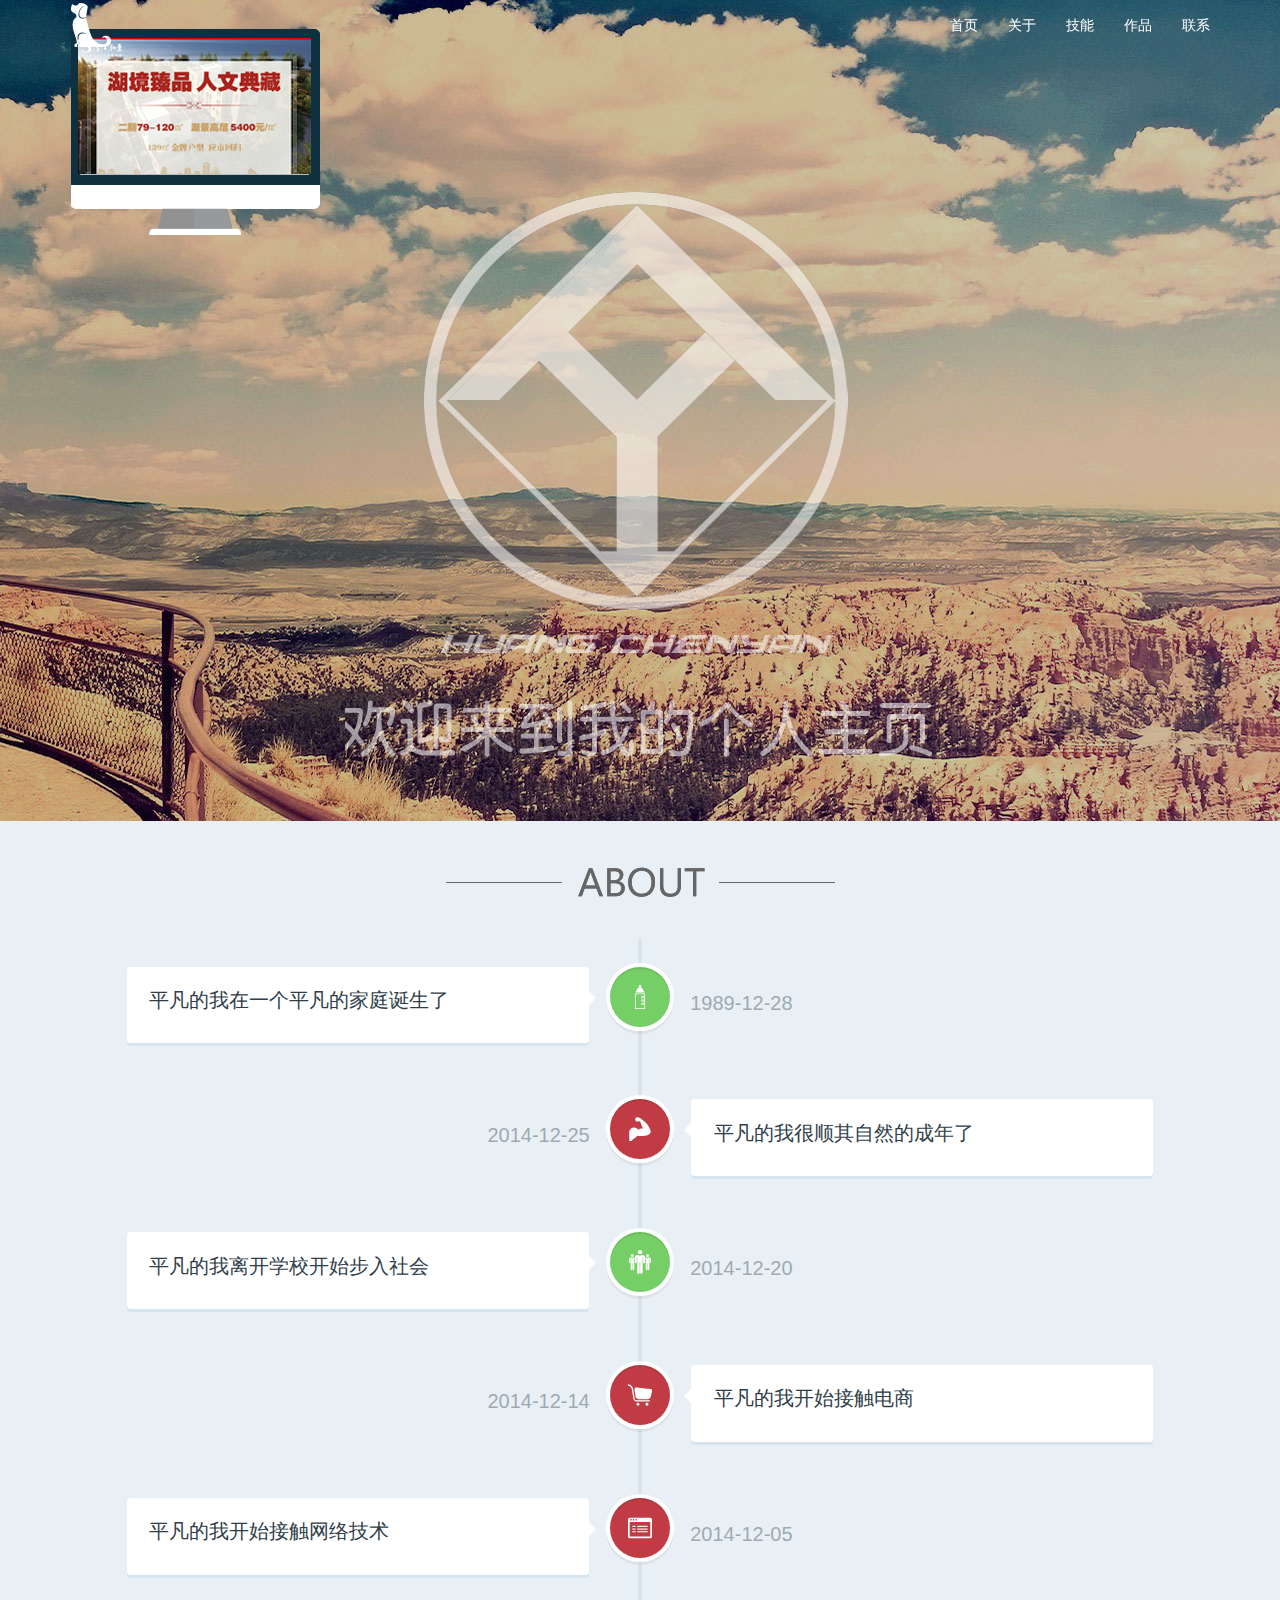
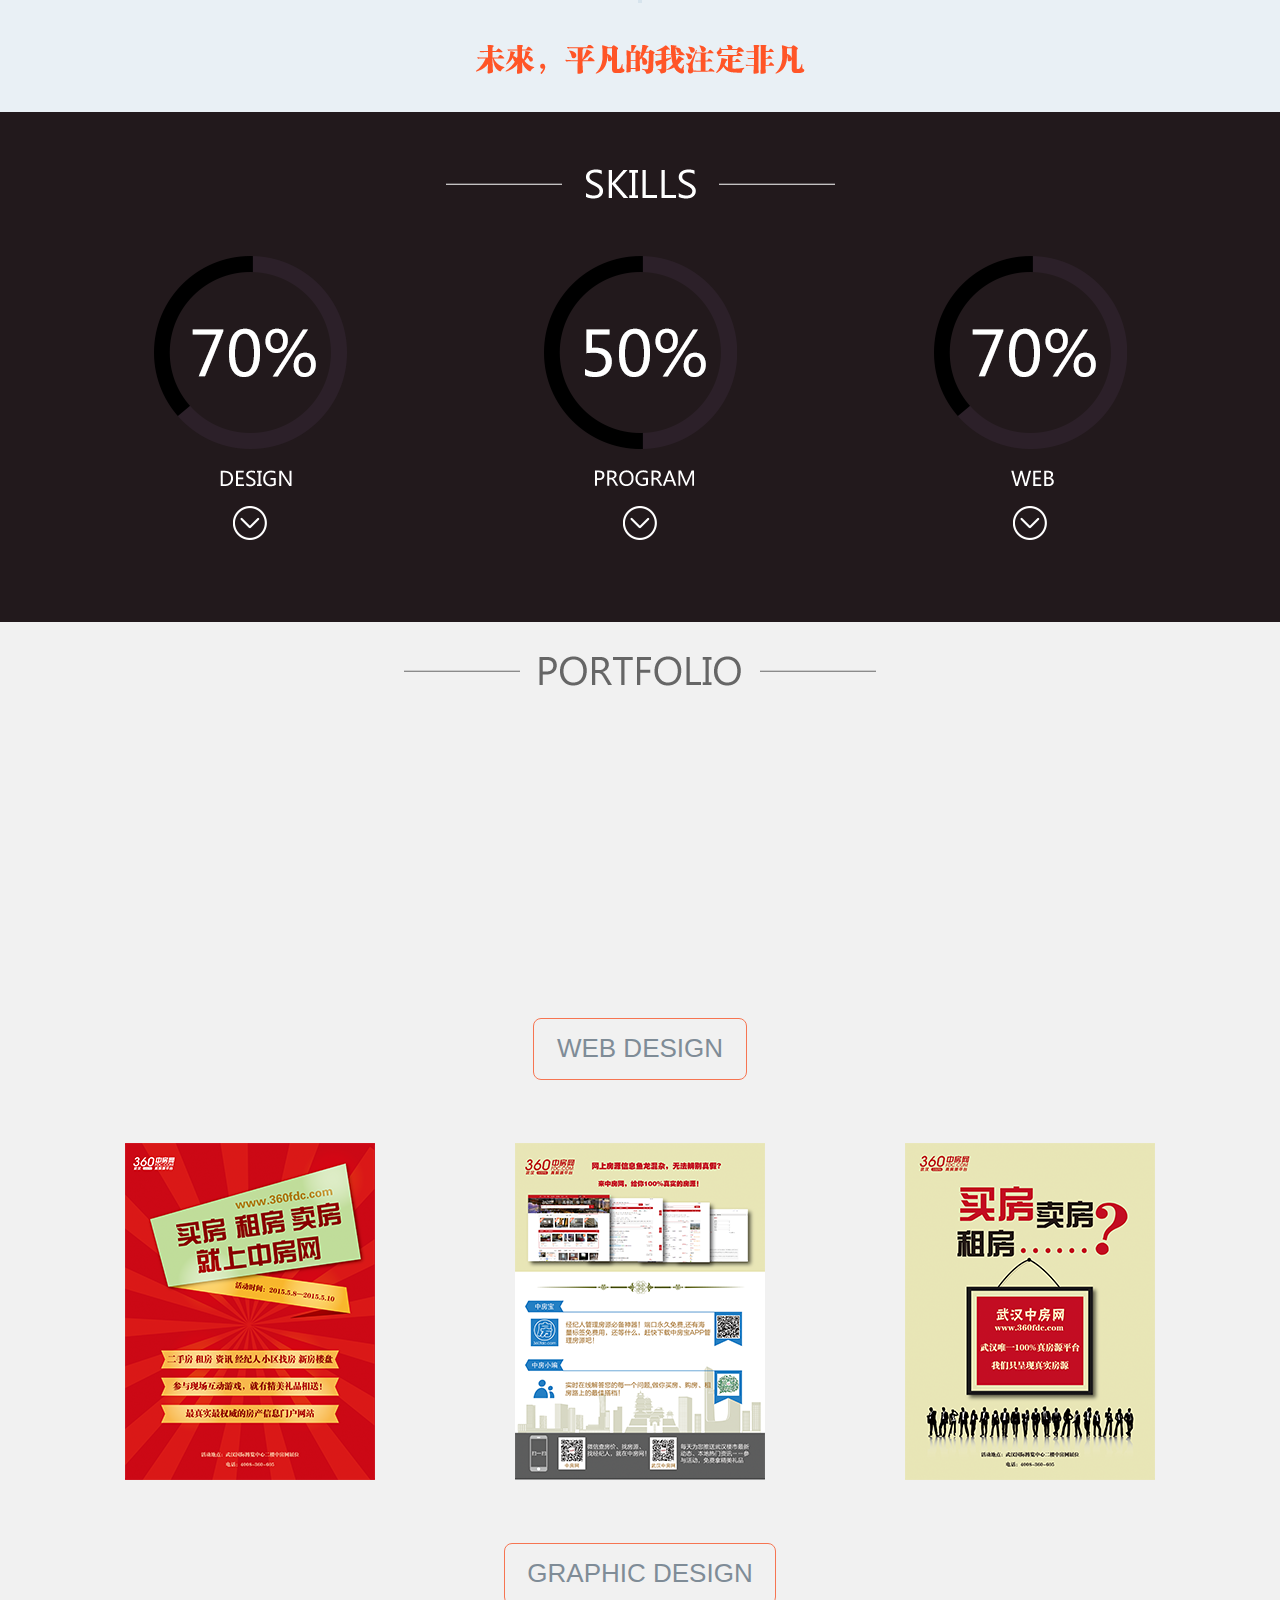
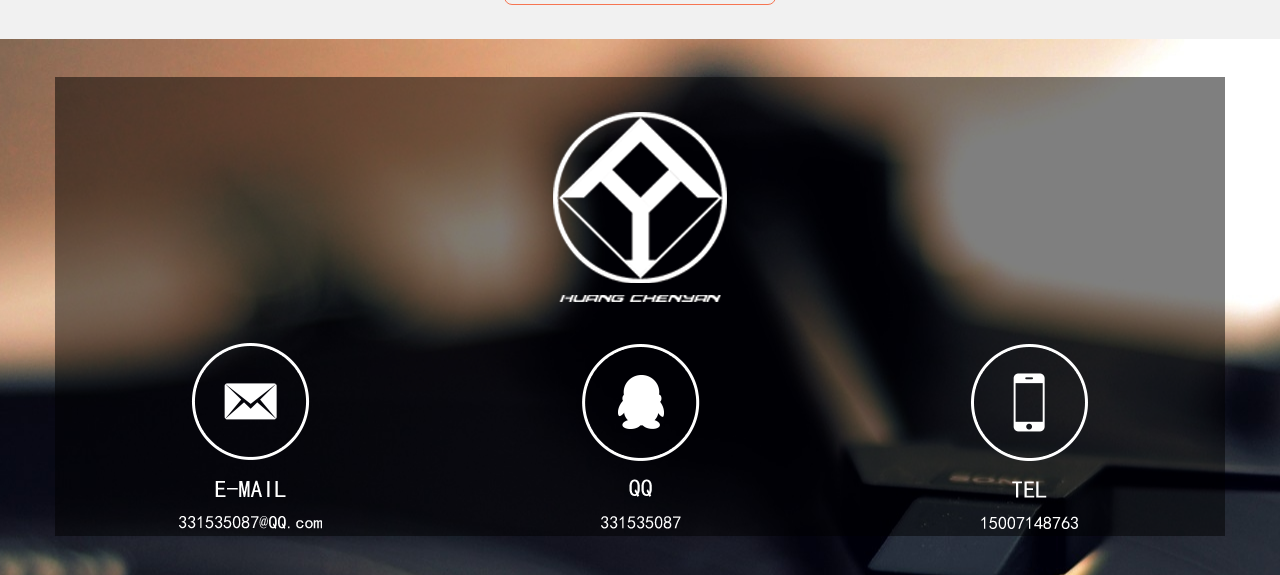
==== commit 3442d8a6: "Add files via upload" ====
--- a/index.html
+++ b/index.html
@@ -1,186 +1,228 @@
 <!doctype html>
 <html>
 <head>
-    <meta charset="utf-8">
-    <meta name="description" content="">
-    <meta name="viewport" content="width=device-width, initial-scale=1,user-scalable=no">
-    <title>世茂点亮猴年好运道</title>
-    <link rel="stylesheet" href="css/reset.css">
-    <link rel="stylesheet" href="css/draw.css">
-    <script src="js/jquery-2.1.4.min.js"></script>
-    <script src="js/preloadjs-0.6.1.min.js"></script>
-    <script src="js/velocity.min.js"></script>
-    <script src="js/shake.js"></script>
-    <script src="js/gifffer.min.js"></script>
-    <script src="js/draw.js"></script>
+	<meta charset="utf-8">
+	<meta name="description" content="">
+	<meta name="viewport" content="width=device-width, initial-scale=1">
+	<title>小黄的地盘</title>
+	<link rel="stylesheet" href="css/bootstrap.min.css">
+	<link rel="stylesheet" href="css/style.css">
+	<link rel="stylesheet" href="css/time_line.css">
+	<script src="js/jquery-1.10.2.min.js"></script>
+	<script src="js/bootstrap.min.js"></script>
+	<script src="js/style.js"></script>
 </head>
 <body>
-    <!-- 预载入开始 -->
-    <div class="black">
-        <!-- <div class="ad1">
-            <img src="images/ad1.jpg" alt="">
-        </div>
-        <div class="ad2">
-            <img src="images/ad2.jpg" alt="">
-        </div>
-        <div class="ad3">
-            <img src="images/ad3.jpg" alt="">
-        </div> -->
-        <div class="loading">
-            <img src="images/1.gif" alt="">
-        </div>
-    </div>
-    <div class="loadingPage">
-        <div class="loadbg">
-            <div class="step"></div>
-        </div>
-        <div class="loadNum"></div>
-    </div>
-    <!--  载入页结束 -->
-    <audio src="images/music/bgm.mp3" preload="preload" class="sound1" loop="loop"></audio>
-    <audio src="images/music/shake.mp3" preload="preload" class="sound2"></audio>
-    <audio src="images/music/btn.wav" preload="preload" class="sound3"></audio>
-    <div class="page1 page">
-        <!-- <div class="monkeyGif">
-            <img src="images/monkey.gif" alt="">
-        </div>
-        <div class="lanternGif">
-            <img src="images/lantern.gif" alt="">
-        </div> -->
-        <div class="ranking_cover"></div>
-        <div class="r_list">
-            <div class="title">
-                <span class="order">排行</span>
-                <span class="photo">头像</span>
-                <span class="name">昵称</span>
-                <span class="new_score">得分</span>
-            </div>
-            <ul>
-               <!--  <li>
-                    <span class="user_order">1</span>
-                    <span class="user_photo">
-                        <img src="images/1.png" alt="">
-                    </span>
-                    <span class="user_name">
-                        asdadasdasdas
-                    </span>
-                    <span class="user_score">
-                        12
-                    </span>
-                </li> -->
-
-            </ul>
-            <div class="re_btn">
-                <img src="images/re.png" alt="">
-            </div>
-        </div>
-        <div class="rule">
-            <!-- <div class="ranking_btn">
-                <img src="images/ranking.png" alt="">
-            </div> -->
-            <!-- <div class="rule_pic">
-                <img src="images/rule.png" alt="">
-            </div> -->
-            <!-- <div class="rule_info">
-                在规定时间内，<br>点亮最多的灯笼，<br>越能得到自己想要的新年签呦~
-            </div> -->
-            <div class="start">
-                <img src="images/start_btn.png" alt="">
-            </div>
-        </div>
-        <div class="time">30</div>
-        <div class="score">0</div>
-        <div class="cover">
-            <div class="user">
-                <!-- <img src="images/1.png" alt=""> -->
-            </div>
-        </div>
-        <table  id="main">
-            <tbody>
-
-            </tbody>
-        </table>
-        <div class="success">
-            <!-- <div class="s_photo">
-                <img src="images/1.png" alt="">
-            </div> -->
-            <p class="s_result user_result">
-                得分：<span></span>
-            </p>
-            <!-- <p>
-                哎呦，不错呦~<br>
-                快来看看你的新年签如何~
-            </p> -->
-            <div class="btns">
-                <div class="again">
-                    <img src="images/again.png" alt="">
-                </div>
-                <div class="sign">
-                    <img src="images/sign.png" alt="">
-                </div>
-            </div>
-        </div>
-        <div class="fail">
-            <!-- <div class="f_photo">
-                <img src="images/1.png" alt="">
-            </div> -->
-            <p class="f_result user_result">
-                得分：<span></span>
-            </p>
-           <!--  <p>
-                骚年<br>
-                眼疾还得手快才行呦~<br>
-                回家练练再继续
-            </p> -->
-            <div class="re">
-                <img src="images/re.png" alt="">
-            </div>
-        </div>
-    </div>
-    <div class="page2">
-        <div class="p2_cover"></div>
-        <div class="box">
-            <img src="images/box.png" alt="">
-        </div>
-        <div class="box2">
-            <img src="images/box.gif" alt="">
-        </div>
-        <div id="result">
-            <!-- <img src="images/signs/1.png" alt=""> -->
-        </div> 
-        <div class="reBg">
-            <img src="images/reBg.jpg" alt="">
-        </div>
-        <div class="subInfo">
-            <div class="subBg">
-                <img src="images/subBg.jpg" alt="">
-                <div class="subName">
-                    <div class="subNamePic">
-                        <img src="images/subName.png" alt="">
-                    </div>
-                    <input type="text" class="realName">
-                </div>
-                <div class="subTel">
-                    <div class="subTelPic">
-                        <img src="images/subTel.png" alt="">
-                    </div>
-                    <input type="text" class="mobile">
-                </div>
-                <div class="submitDiv">
-                    <img src="images/subInfo.jpg" alt="">
-                </div>
-            </div>
-        </div>
-        <div class="share_btn">
-            <img src="images/111.png" alt="">
-        </div>
-        <div class="shareBg">
-            <img src="images/fx.png" alt="">
-        </div>
-        <!-- <div class="hint">
-            <img src="images/hint.png" alt="">
-        </div> -->
-    </div>
-    <script src="http://www.weijx.cn:84/scripts/common/tj_baidu.js"/>
+<!-- nav start -->
+	<div class="navbar navbar-default navbar-fixed-top" role="navigation">
+		<div class="container">
+			<div class="navbar-header">
+				<button type="button" class="navbar-toggle" data-toggle="collapse" 
+				data-target="#example-navbar-collapse">
+				<span class="sr-only">切换导航</span>
+				<span class="icon-bar"></span>
+				<span class="icon-bar"></span>
+				<span class="icon-bar"></span>
+			</button>
+			<a class="navbar-brand" href="#">
+				<img src="images/nav_dog.png" alt="" class="img-responsive"></a>
+			</div>
+			<div class="collapse navbar-collapse" id="example-navbar-collapse">
+				<ul class="nav navbar-nav navbar-right">
+					<li><a href="#intro">首页</a></li>
+					<li><a href="#about">关于</a></li>
+					<li><a href="#skill">技能</a></li>
+					<li><a href="#portfolio">作品</a></li>
+					<li><a href="#caontact">联系</a></li>
+				</ul>
+			</div>
+		</div>
+	</div>
+	<!-- banner start -->
+	<div id="intro" class="intro" id="intro">
+		<div class="container">
+			<img src="images/new_banner_logo.png" alt="" class="img-responsive">
+		</div>	
+		
+	</div>
+	<!-- about start -->
+	<div class="about container" id="about">
+		<img src="images/about.png" alt="" class="img-responsive about_title">
+		<section id="cd-timeline" class="cd-container">
+			<div class="cd-timeline-block">
+				<div class="cd-timeline-img cd-picture">
+					<img src="images/born.svg" alt="Picture">
+				</div>
+				<div class="cd-timeline-content">
+					<h2>平凡的我在一个平凡的家庭诞生了</h2>
+					<p></p>
+					<span class="cd-date">1989-12-28</span>
+				</div>
+			</div>
+			<div class="cd-timeline-block">
+				<div class="cd-timeline-img cd-movie">
+					<img src="images/adult.svg" alt="Movie">
+				</div>
+				<div class="cd-timeline-content">
+					<h2>平凡的我很顺其自然的成年了</h2>
+					<p></p>
+					<span class="cd-date">2014-12-25</span>
+				</div>
+			</div>
+			<div class="cd-timeline-block">
+				<div class="cd-timeline-img cd-picture">
+					<img src="images/sociology.svg" alt="Picture">
+				</div>
+				<div class="cd-timeline-content">
+					<h2>平凡的我离开学校开始步入社会</h2>
+					<p></p>
+					<span class="cd-date">2014-12-20</span>
+				</div>
+			</div>
+			<div class="cd-timeline-block">
+				<div class="cd-timeline-img cd-movie">
+					<img src="images/business.svg" alt="Movie">
+				</div>
+				<div class="cd-timeline-content">
+					<h2>平凡的我开始接触电商</h2>
+					<p></p>
+					<span class="cd-date">2014-12-14</span>
+				</div>
+			</div>
+			<div class="cd-timeline-block">
+				<div class="cd-timeline-img cd-movie">
+					<img src="images/web.svg" alt="Location">
+				</div>
+				<div class="cd-timeline-content">
+					<h2>平凡的我开始接触网络技术</h2>
+					<p></p>
+					<span class="cd-date">2014-12-05</span>
+				</div>
+			</div>
+		</section>
+		<img src="images/about_bottom.png" alt="" class="img-responsive about_bottom">
+	</div>
+	<!-- skills start -->
+	<div class="skills" id="skill">
+		<div class="container">
+			<img src="images/skills.png" alt="" class="img-responsive skills_title">
+			<div class="row">
+				<div class="skills_l col-xs-12 col-md-4">
+					<img src="images/skills_l.png" alt="" class="img-responsive skills_img">
+					<img src="images/slide_down.png" alt="" class="img-responsive design_down">
+				</div>
+				<div class="skills_m col-xs-12 col-md-4">
+					<img src="images/skills_m.png" alt="" class="img-responsive skills_img">
+					<img src="images/slide_down.png" alt="" class="img-responsive program_down">
+				</div>
+				<div class="skills_r col-xs-12 col-md-4">
+					<img src="images/skills_r.png" alt="" class="img-responsive skills_img">
+					<img src="images/slide_down.png" alt="" class="img-responsive web_down">
+				</div>
+			</div>
+			<div class="row skills_design_info">
+				<div class="col-xs-12 col-md-4">
+					<img src="images/skills_1.png" alt="" class="img-responsive skills_design">
+				</div>
+				<div class="col-xs-12 col-md-4">
+					<img src="images/skills_2.png" alt="" class="img-responsive skills_design">
+				</div>
+				<div class="col-xs-12 col-md-4">
+					<img src="images/skills_3.png" alt="" class="img-responsive skills_design">
+				</div>
+			</div>
+			<div class="row skills_program_info">
+				<div class="col-xs-12 col-md-3">
+					<img src="images/skills_4.png" alt="" class="img-responsive skills_program">
+				</div>
+				<div class="col-xs-12 col-md-3">
+					<img src="images/skills_5.png" alt="" class="img-responsive skills_program">
+				</div>
+				<div class="col-xs-12 col-md-3">
+					<img src="images/skills_6.png" alt="" class="img-responsive skills_program">
+				</div>
+				<div class="col-xs-12 col-md-3">
+					<img src="images/skills_7.png" alt="" class="img-responsive skills_program">
+				</div>
+			</div>
+			<div class="row skills_web_info">
+				<div class="col-xs-12 col-md-3">
+					<img src="images/skills_8.png" alt="" class="img-responsive skills_web">
+				</div>
+				<div class="col-xs-12 col-md-3">
+					<img src="images/skills_9.png" alt="" class="img-responsive skills_web">
+				</div>
+				<div class="col-xs-12 col-md-3">
+					<img src="images/skills_10.png" alt="" class="img-responsive skills_web">
+				</div>
+				<div class="col-xs-12 col-md-3">
+					<img src="images/skills_11.png" alt="" class="img-responsive skills_web">
+				</div>
+			</div>
+		</div>
+	</div>
+	<!-- portfolio start -->
+	<div class="portfolio" id="portfolio">
+		<div class="container">
+			<img src="images/portfolio.png" alt="" class="img-responsive portfolio_title">
+			<div class="row">
+				<div class=" col-xs-12 col-md-4 web_zp web_1">
+					<a href="index1/index.html" target="_blank">
+						<img src="images/p1.png" alt="" class="img-responsive p_img">
+					</a>
+				</div>
+				<div class="col-xs-12 col-md-4 web_zp web_2">
+					<a href="index2/index.html" target="_blank">
+						<img src="images/p2.png" alt="" class="img-responsive p_img">
+					</a>
+				</div>
+				<div class="col-xs-12 col-md-4 web_zp web_3">
+					<a href="index3/index.html" target="_blank">
+						<img src="images/p3.png" alt="" class="img-responsive p_img">
+					</a>
+				</div>
+			</div>
+			<div class="btn_m">
+				<div class="p_btn">WEB  DESIGN</div>
+			</div>
+			<div class="row pics">
+				<div class=" col-xs-12 col-md-4 pm_zp pic_1">
+					<img src="images/p4.png" alt="" class="img-responsive p_img">
+				</div>
+				<div class="col-xs-12 col-md-4 pm_zp pic_2">
+					<img src="images/p5.png" alt="" class="img-responsive p_img">
+				</div>
+				<div class="col-xs-12 col-md-4 pm_zp pic_3">
+					<img src="images/p6.png" alt="" class="img-responsive p_img">
+				</div>
+			</div>
+			<div class="btn_m">
+				<div class="p_btn">GRAPHIC  DESIGN</div>
+			</div>
+			<div class="pic">
+				<div class="closePic">
+					<img src="images/closePic.png" alt="">
+				</div>
+				<img src="images/pic1.jpg" alt="">
+			</div>
+		</div>
+	</div>
+	<!-- contact start -->
+	<div class="contact" id="contact">
+		<div class="container bg">
+			<img src="images/contact_logo.png" alt="" class="img-responsive contact_logo">
+			<div class="row">
+				<div class=" col-xs-12 col-md-4">
+					<img src="images/e_mail.png" alt="" class="img-responsive contact_img">
+				</div>
+				<div class="col-xs-12 col-md-4">
+					<img src="images/qq.png" alt="" class="img-responsive contact_img">
+				</div>
+				<div class="col-xs-12 col-md-4">
+					<img src="images/tel.png" alt="" class="img-responsive contact_img">
+				</div>
+			</div>
+		</div>
+	</div>
 </body>
 </html>--- a/css/style.css
+++ b/css/style.css
@@ -0,0 +1,199 @@
+
+body,div,dl,dt,dd,ul,ol,li,h1,h2,h3,h4,h5,h6,form,fieldset,input,button,textarea,p,th,td{padding:0;margin:0;font-family:Microsoft YaHei,sans-serif,Arial}
+table{border-collapse:collapse;border-spacing:0}
+fieldset,img{border:0}
+a{text-decoration:none;color:#000;outline:none}
+li{list-style:none}
+caption,th{text-align:left}
+h1,h2,h3,h4,h5,h6{font-size:100%;font-weight:normal}
+input,button,textarea,select,optgroup,option{font-family:inherit;font-size:inherit;font-style:inherit;font-weight:inherit}
+input,button,textarea,select{*font-size:100%}
+/*nav start*/
+@media (max-width: 767px){
+	.navbar-nav{
+		background:rgba(0,0,0,0.3);;
+		margin: 0 -15px;
+	}
+}
+.navbar-default .navbar-nav>li>a{
+	color: #fff;
+}
+.navbar-default .navbar-nav>li>a:hover{
+	color: #f67552;
+}
+.navbar-brand{
+	padding:3px 15px;
+}
+.navbar-default{
+	background: transparent;
+	border:none;
+}
+
+/*nav finish*/
+/*-----------------------------------------------*/
+/*banner start*/
+.intro {
+	width:100%;
+	position:relative;
+	background: url(../images/banner_bg.jpg) no-repeat top center;
+	text-align: center;
+}
+#intro.intro {
+	padding:15% 0 5% 0;
+}
+.intro .container .img-responsive{
+	margin: 0 auto;
+}
+/*banner finish*/
+/*-----------------------------------------------*/
+/*about start*/
+.about{
+	padding-top: 2%;
+	padding-bottom: 3%;
+}
+.about .about_title{
+	margin: 20px auto;
+}
+.time_line {
+	width: 90%;
+	max-width: 1170px;
+	margin: 0 auto;
+	position: relative;
+}
+.time_line:before {
+	top: 0;
+	bottom: 0;
+	position: absolute;
+	content: " ";
+	width: 3px;
+	background-color: #ccc;
+	left: 50%;
+	margin-left: -1.5px;
+}
+.about_bottom{
+	margin: 0 auto;
+}
+/*about finish*/
+/*-----------------------------------------------*/
+/*skills start*/
+.skills{
+	background: #22191c;
+	padding-bottom: 5%;
+	clear: both;
+}
+.skills .skills_title{
+	margin: 5% auto;
+}
+.skills .skills_img{
+	margin: 0 auto;
+}
+.design_down, .program_down, .web_down{
+	margin: 5% auto;
+	cursor: pointer;
+}
+.skills .skills_design{
+	margin: 3% auto;
+}
+.skills_program{
+	margin: 3% auto;
+}
+.skills_web{
+	margin: 3% auto;
+}
+.skills_design_info, .skills_program_info, .skills_web_info{
+	display: none;
+}
+/*skills finish*/
+/*-----------------------------------------------*/
+/*portfolio start*/
+.portfolio{
+	background: #f1f1f1;
+}
+.portfolio .portfolio_title{
+	margin: 3% auto;
+}
+.portfolio .p_img{
+	margin: 2% auto;
+	padding: 6%;
+	transition:background 0.5s,border-radius 0.5s,box-shadow 0.5s;
+	-webkit-transition:background 0.5s,border-radius 0.5s,box-shadow 0.5s;
+	-moz-transition:background 0.5s,border-radius 0.5s,box-shadow 0.5s;
+	cursor: pointer;
+}
+.portfolio .p_img:hover{
+	border-radius: 10px;
+	background: #f67552;
+	box-shadow: 1px 1px 10px #000;
+}
+.p_btn{
+	font-size: 2.6rem;
+	border: 1px solid #f67552;
+	display: inline-block;
+	padding: 1% 2%;
+	cursor: pointer;
+	margin: 3% auto;
+	border-radius: 8px;
+	transition:background 0.5s,color 0.5s;
+	-webkit-transition:background 0.5s,color 0.5s;
+	-moz-transition:background 0.5s,color 0.5s;
+}
+.p_btn:hover{
+	background: #f67552;
+	color: #fff;
+}
+.btn_m{
+	text-align: center;
+}
+.portfolio .web_zp,.portfolio .pm_zp{
+	-webkit-transform-style: preserve-3d;
+}
+.on{
+	-webkit-animation: spin 1s 1 linear;
+}
+@-webkit-keyframes spin {
+	from {-webkit-transform: rotateY(0);}
+	to {-webkit-transform: rotateY(360deg);}
+}
+/*portfolio finish*/
+/*-----------------------------------------------*/
+/*contact start*/
+.contact{
+	background: url(../images/2.jpg) no-repeat top center;
+	text-align: center;
+	padding:3% 0;
+}
+.contact .bg{
+	background: rgba(0,0,0,0.5);	
+}
+.contact_logo{
+	margin: 3% auto;
+}
+.contact .contact_img{
+	margin: 2% auto;
+}
+.pic{
+	position: fixed;
+	width:100%;
+	height:100%;
+	top:0;
+	left:0;
+	bottom:0;
+	right:0;
+	background: rgba(0,0,0,0.5);
+	z-index: 999;
+	display: none;
+}
+.pic>img{
+	position: fixed;
+	width:38%;
+	top:50px;
+	left:31%;
+	z-index: 999;
+}
+.pic .closePic{
+	position: absolute;
+	right:20%;
+	top:80px;
+	width:40px;
+	cursor: pointer;
+}--- a/css/time_line.css
+++ b/css/time_line.css
@@ -0,0 +1,273 @@
+/* -------------------------------- 
+
+Primary style
+
+-------------------------------- */
+html * {
+  -webkit-font-smoothing: antialiased;
+  -moz-osx-font-smoothing: grayscale;
+}
+
+*, *:after, *:before {
+  -webkit-box-sizing: border-box;
+  -moz-box-sizing: border-box;
+  box-sizing: border-box;
+}
+
+body {
+  color: #7f8c97;
+  background-color: #e9f0f5;
+}
+
+
+
+img {
+  max-width: 100%;
+}
+
+/* -------------------------------- 
+
+Modules - reusable parts of our design
+
+-------------------------------- */
+.cd-container {
+  /* this class is used to give a max-width to the element it is applied to, and center it horizontally when it reaches that max-width */
+  width: 90%;
+  max-width: 1170px;
+  margin: 0 auto;
+}
+.cd-container::after {
+  /* clearfix */
+  content: '';
+  display: table;
+  clear: both;
+}
+
+/* -------------------------------- 
+
+Main components 
+
+-------------------------------- */
+
+#cd-timeline {
+  position: relative;
+  padding: 2em 0;
+  margin-top: 2em;
+  margin-bottom: 2em;
+}
+#cd-timeline::before {
+  /* this is the vertical line */
+  content: '';
+  position: absolute;
+  top: 0;
+  left: 18px;
+  height: 100%;
+  width: 4px;
+  background: #d7e4ed;
+}
+@media only screen and (min-width: 1170px) {
+  #cd-timeline {
+    margin-top: 3em;
+    margin-bottom: 3em;
+  }
+  #cd-timeline::before {
+    left: 50%;
+    margin-left: -2px;
+  }
+}
+
+.cd-timeline-block {
+  position: relative;
+  margin: 2em 0;
+}
+.cd-timeline-block:after {
+  content: "";
+  display: table;
+  clear: both;
+}
+.cd-timeline-block:first-child {
+  margin-top: 0;
+}
+.cd-timeline-block:last-child {
+  margin-bottom: 0;
+}
+@media only screen and (min-width: 1170px) {
+  .cd-timeline-block {
+    margin: 4em 0;
+  }
+  .cd-timeline-block:first-child {
+    margin-top: 0;
+  }
+  .cd-timeline-block:last-child {
+    margin-bottom: 0;
+  }
+}
+
+.cd-timeline-img {
+  position: absolute;
+  top: 0;
+  left: 0;
+  width: 40px;
+  height: 40px;
+  border-radius: 50%;
+  box-shadow: 0 0 0 4px white, inset 0 2px 0 rgba(0, 0, 0, 0.08), 0 3px 0 4px rgba(0, 0, 0, 0.05);
+}
+.cd-timeline-img img {
+  display: block;
+  width: 24px;
+  height: 24px;
+  position: relative;
+  left: 50%;
+  top: 50%;
+  margin-left: -12px;
+  margin-top: -12px;
+}
+.cd-timeline-img.cd-picture {
+  background: #75ce66;
+}
+.cd-timeline-img.cd-movie {
+  background: #c03b44;
+}
+.cd-timeline-img.cd-location {
+  background: #f0ca45;
+}
+@media only screen and (min-width: 1170px) {
+  .cd-timeline-img {
+    width: 60px;
+    height: 60px;
+    left: 50%;
+    margin-left: -30px;
+    /* Force Hardware Acceleration in WebKit */
+    -webkit-transform: translateZ(0);
+    -webkit-backface-visibility: hidden;
+  }
+  .cssanimations .cd-timeline-img.is-hidden {
+    visibility: hidden;
+  }
+  .cssanimations .cd-timeline-img.bounce-in {
+    visibility: visible;
+    -webkit-animation: cd-bounce-1 0.6s;
+    -moz-animation: cd-bounce-1 0.6s;
+    animation: cd-bounce-1 0.6s;
+  }
+}
+
+.cd-timeline-content {
+  position: relative;
+  margin-left: 60px;
+  background: white;
+  border-radius: 0.25em;
+  padding: 1em;
+  box-shadow: 0 3px 0 #d7e4ed;
+  transition: background 0.5s;
+  -moz-transition: background 0.5s;
+  -webkit-transition: background 0.5s; 
+  -o-transition: background 0.5s;
+}
+.cd-timeline-content:hover{
+  background: #f67552;
+}
+.cd-timeline-content:after {
+  content: "";
+  display: table;
+  clear: both;
+}
+.cd-timeline-content h2 {
+  color: #303e49;
+}
+.cd-timeline-content p,{
+  font-size: 13px;
+  font-size: 0.8125rem;
+}
+.cd-timeline-content .cd-date {
+  display: inline-block;
+  font-size: 16px;
+  font-size: 2rem;
+}
+.cd-timeline-content p {
+  margin: 1em 0;
+  line-height: 1.6;
+}
+.cd-timeline-content .cd-date {
+  float: left;
+  padding: .8em 0;
+  opacity: .7;
+}
+.cd-timeline-content::before {
+  content: '';
+  position: absolute;
+  top: 16px;
+  right: 100%;
+  height: 0;
+  width: 0;
+  border: 7px solid transparent;
+  border-right: 7px solid white;
+}
+@media only screen and (min-width: 768px) {
+  .cd-timeline-content h2 {
+    font-size: 20px;
+    font-size: 2rem;
+  }
+  .cd-timeline-content p {
+    font-size: 16px;
+    font-size: 1rem;
+  }
+  .cd-timeline-content .cd-date {
+    font-size: 16px;
+    font-size: 2rem;
+  }
+}
+@media only screen and (min-width: 1170px) {
+  .cd-timeline-content {
+    margin-left: 0;
+    padding: 1.6em;
+    width: 45%;
+  }
+  .cd-timeline-content::before {
+    top: 24px;
+    left: 100%;
+    border-color: transparent;
+    border-left-color: white;
+  }
+  .cd-timeline-content .cd-date {
+    position: absolute;
+    width: 100%;
+    left: 122%;
+    top: 6px;
+    font-size: 16px;
+    font-size: 2rem;
+  }
+  .cd-timeline-block:nth-child(even) .cd-timeline-content {
+    float: right;
+  }
+  .cd-timeline-block:nth-child(even) .cd-timeline-content::before {
+    top: 24px;
+    left: auto;
+    right: 100%;
+    border-color: transparent;
+    border-right-color: white;
+  }
+  .cd-timeline-block:nth-child(even) .cd-timeline-content .cd-date {
+    left: auto;
+    right: 122%;
+    text-align: right;
+  }
+  .cssanimations .cd-timeline-content.is-hidden {
+    visibility: hidden;
+  }
+  .cssanimations .cd-timeline-content.bounce-in {
+    visibility: visible;
+    -webkit-animation: cd-bounce-2 0.6s;
+    -moz-animation: cd-bounce-2 0.6s;
+    animation: cd-bounce-2 0.6s;
+  }
+}
+
+@media only screen and (min-width: 1170px) {
+  /* inverse bounce effect on even content blocks */
+  .cssanimations .cd-timeline-block:nth-child(even) .cd-timeline-content.bounce-in {
+    -webkit-animation: cd-bounce-2-inverse 0.6s;
+    -moz-animation: cd-bounce-2-inverse 0.6s;
+    animation: cd-bounce-2-inverse 0.6s;
+  }
+}
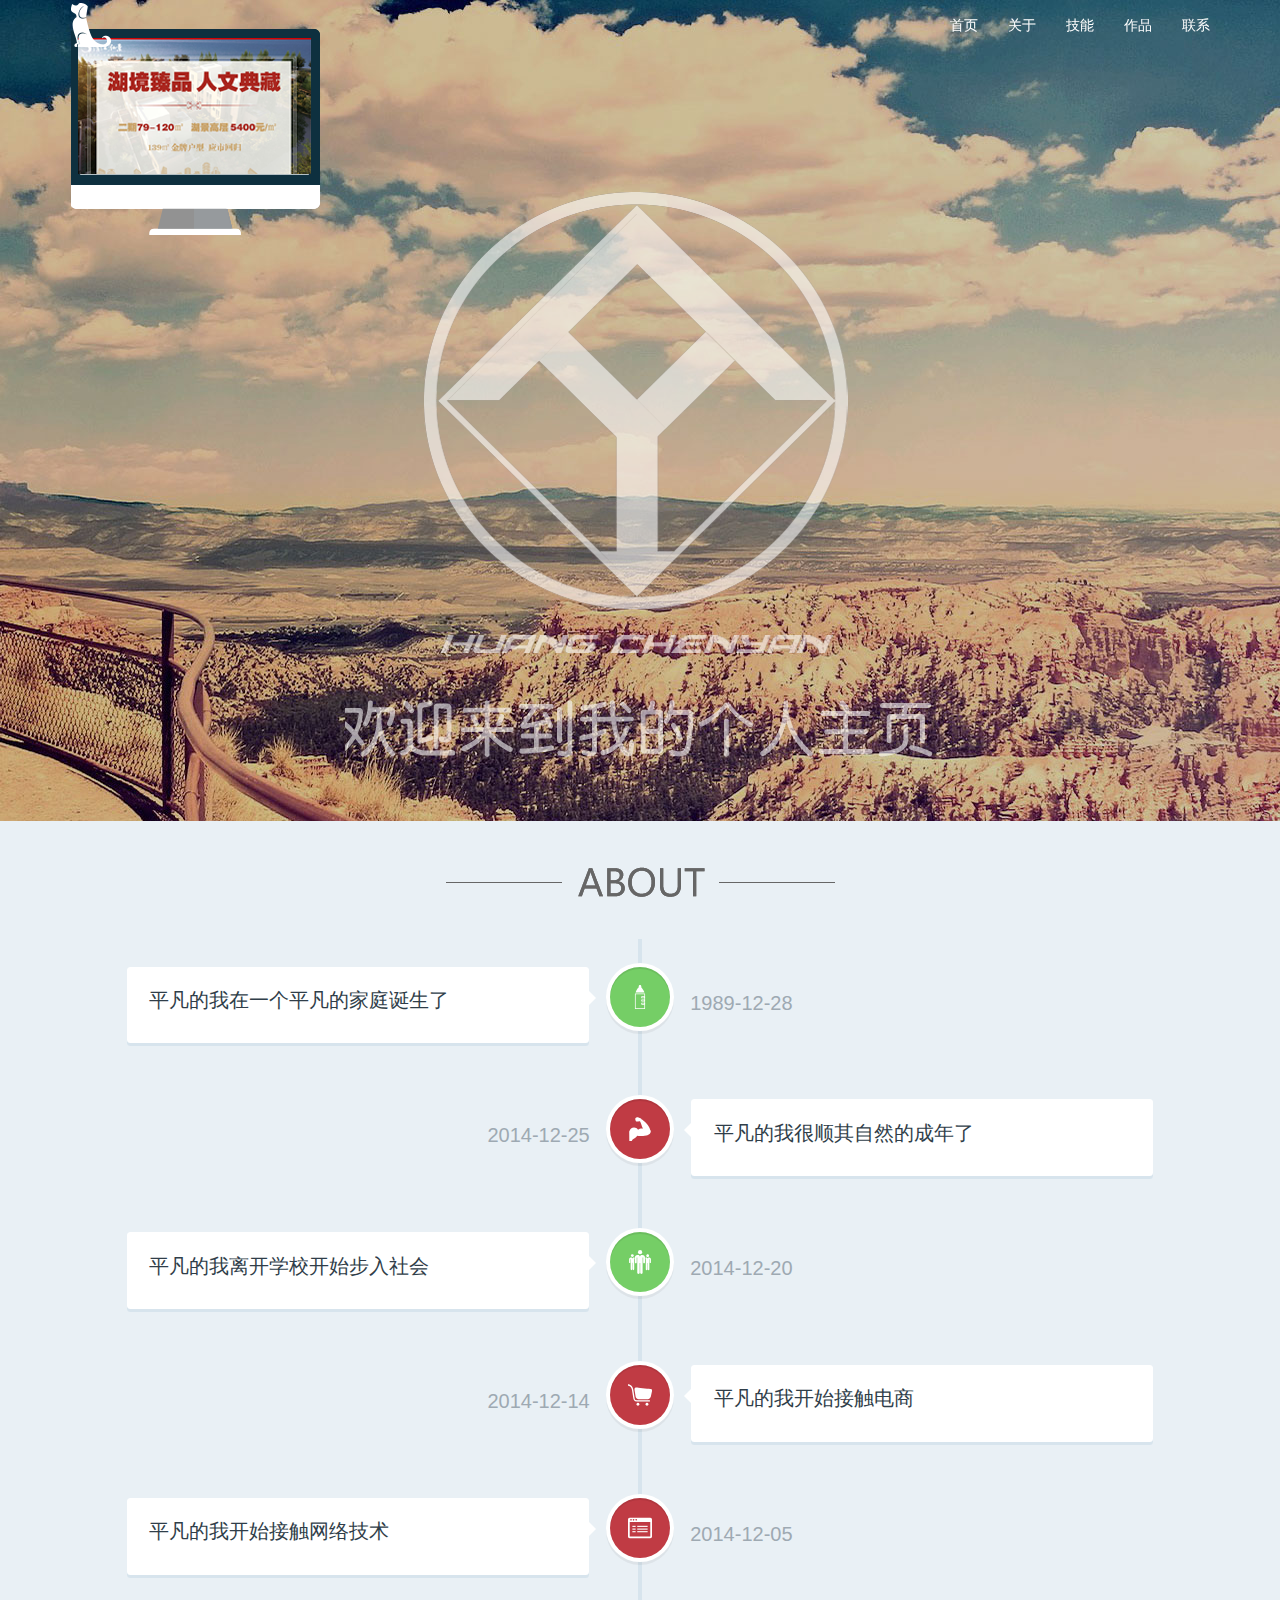
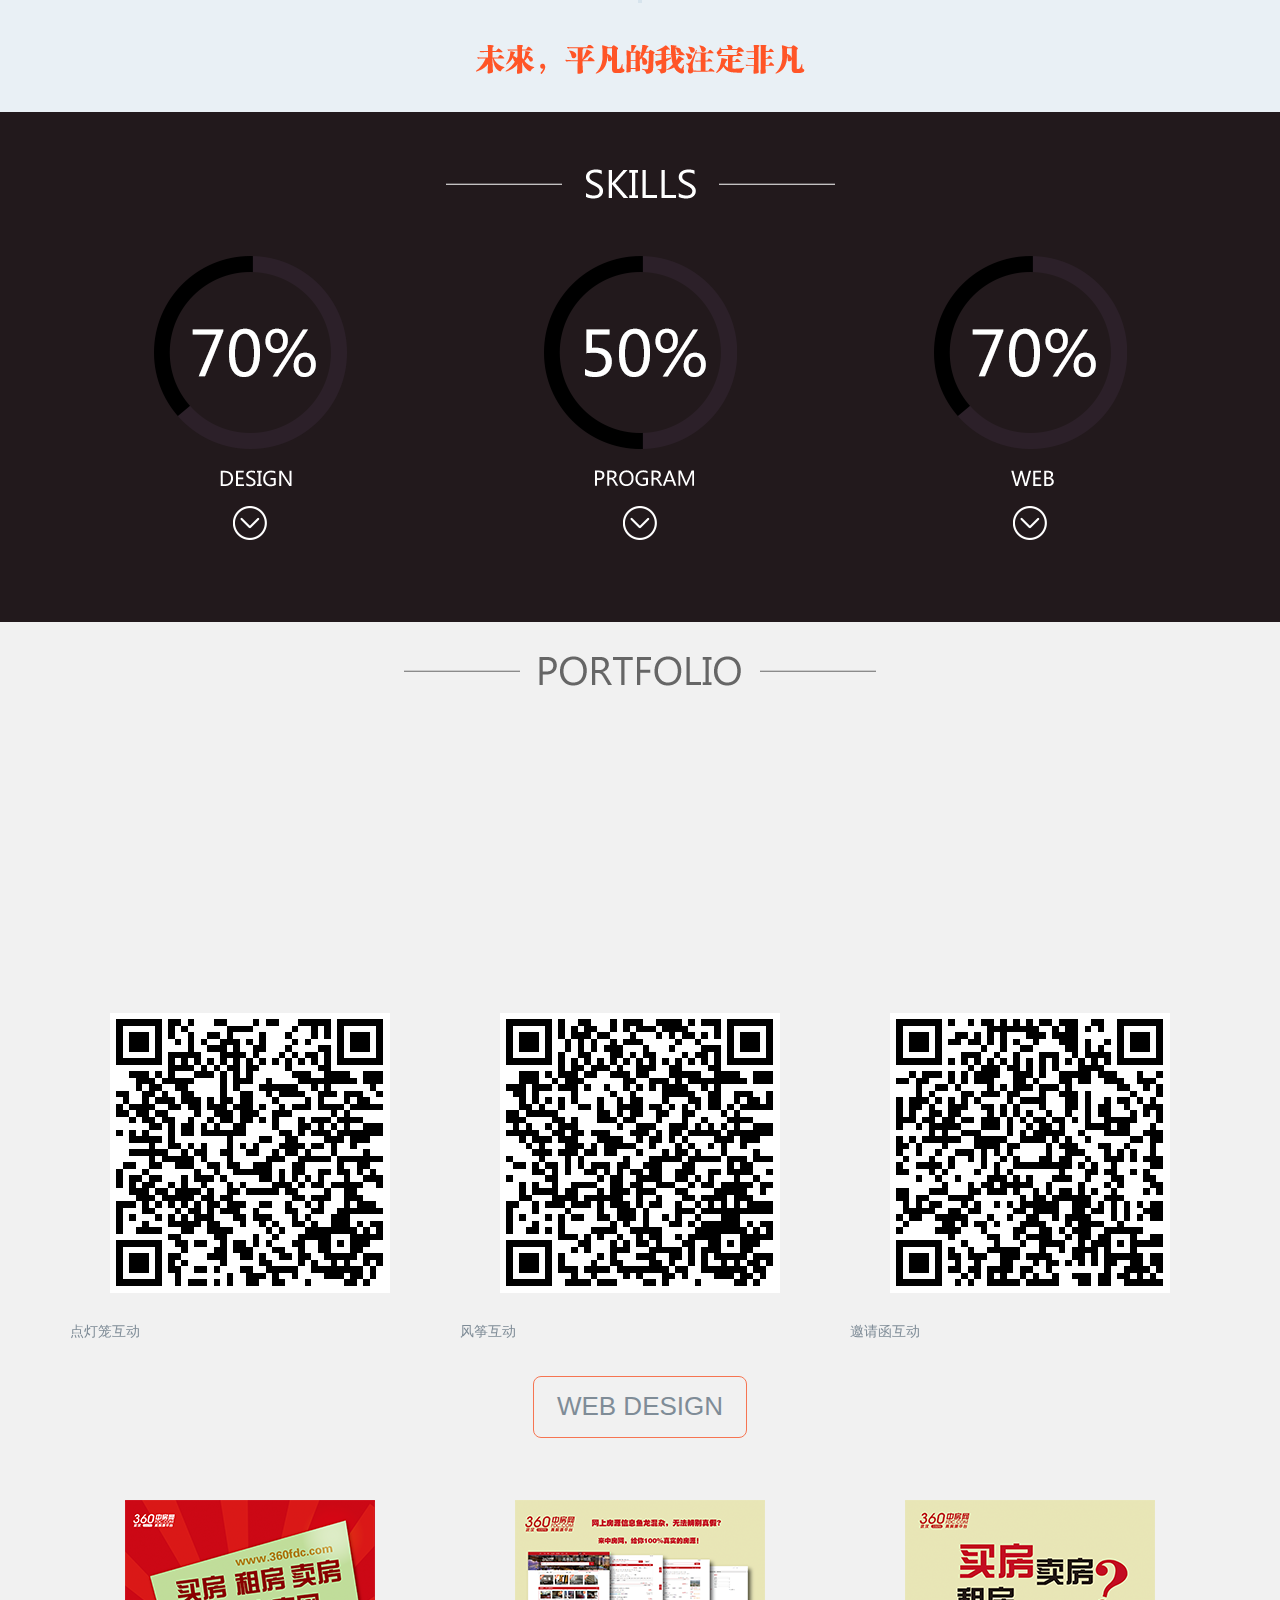
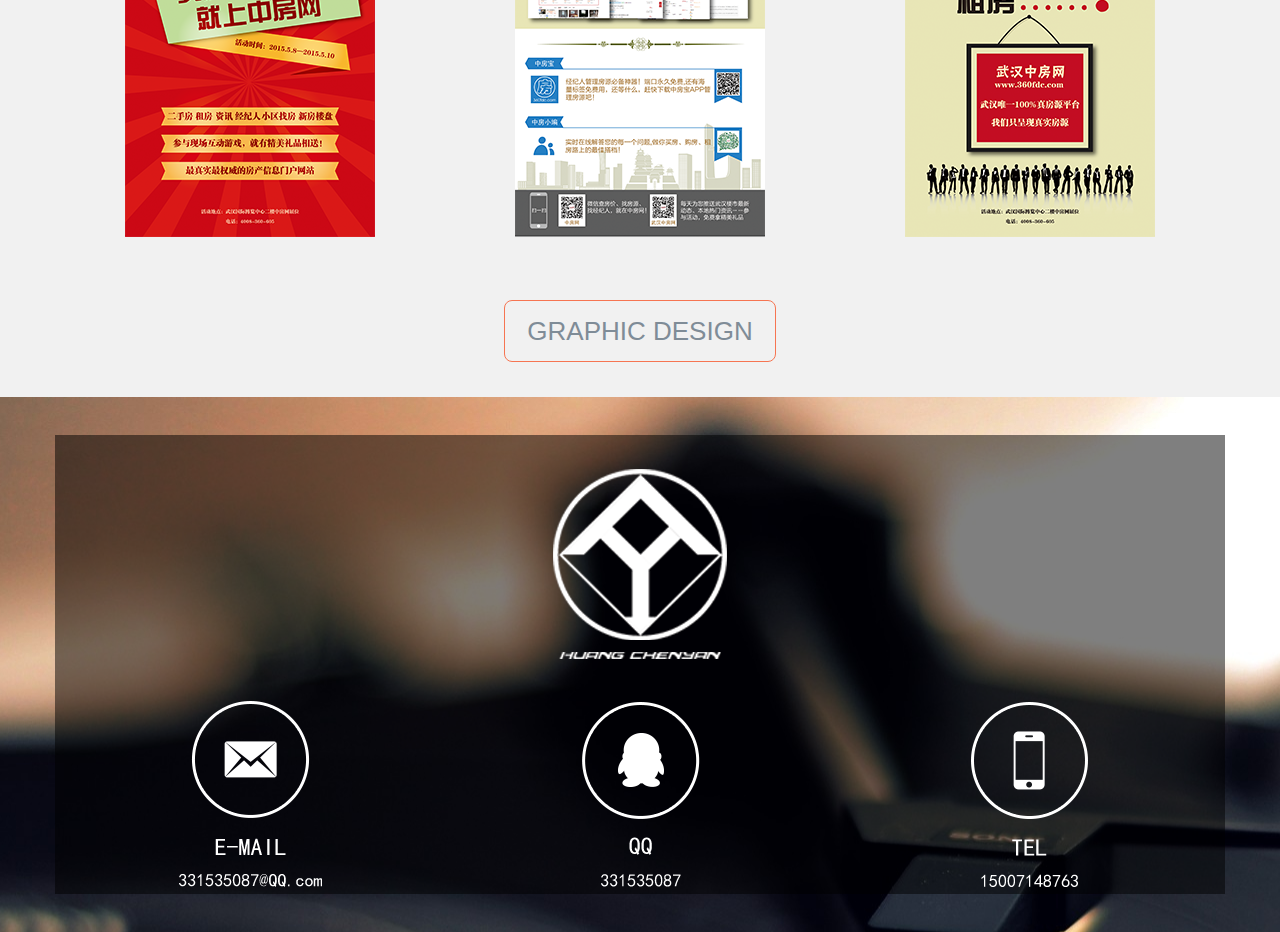
==== commit 28ec47f6: "Add files via upload" ====
--- a/index.html
+++ b/index.html
@@ -181,9 +181,21 @@
 						<img src="images/p3.png" alt="" class="img-responsive p_img">
 					</a>
 				</div>
+				<div class="col-xs-12 col-md-4 web_zp web_4">
+					<img src="images/code1.png" alt="" class="img-responsive p_img">
+					<p>点灯笼互动</p>
+				</div>
+				<div class="col-xs-12 col-md-4 web_zp web_4">
+					<img src="images/code2.png" alt="" class="img-responsive p_img">
+					<p>风筝互动</p>
+				</div>
+				<div class="col-xs-12 col-md-4 web_zp web_4">
+					<img src="images/code3.png" alt="" class="img-responsive p_img">
+					<p>邀请函互动</p>
+				</div>
 			</div>
 			<div class="btn_m">
-				<div class="p_btn">WEB  DESIGN</div>
+				<div class="p_btn web_btn">WEB  DESIGN</div>
 			</div>
 			<div class="row pics">
 				<div class=" col-xs-12 col-md-4 pm_zp pic_1">
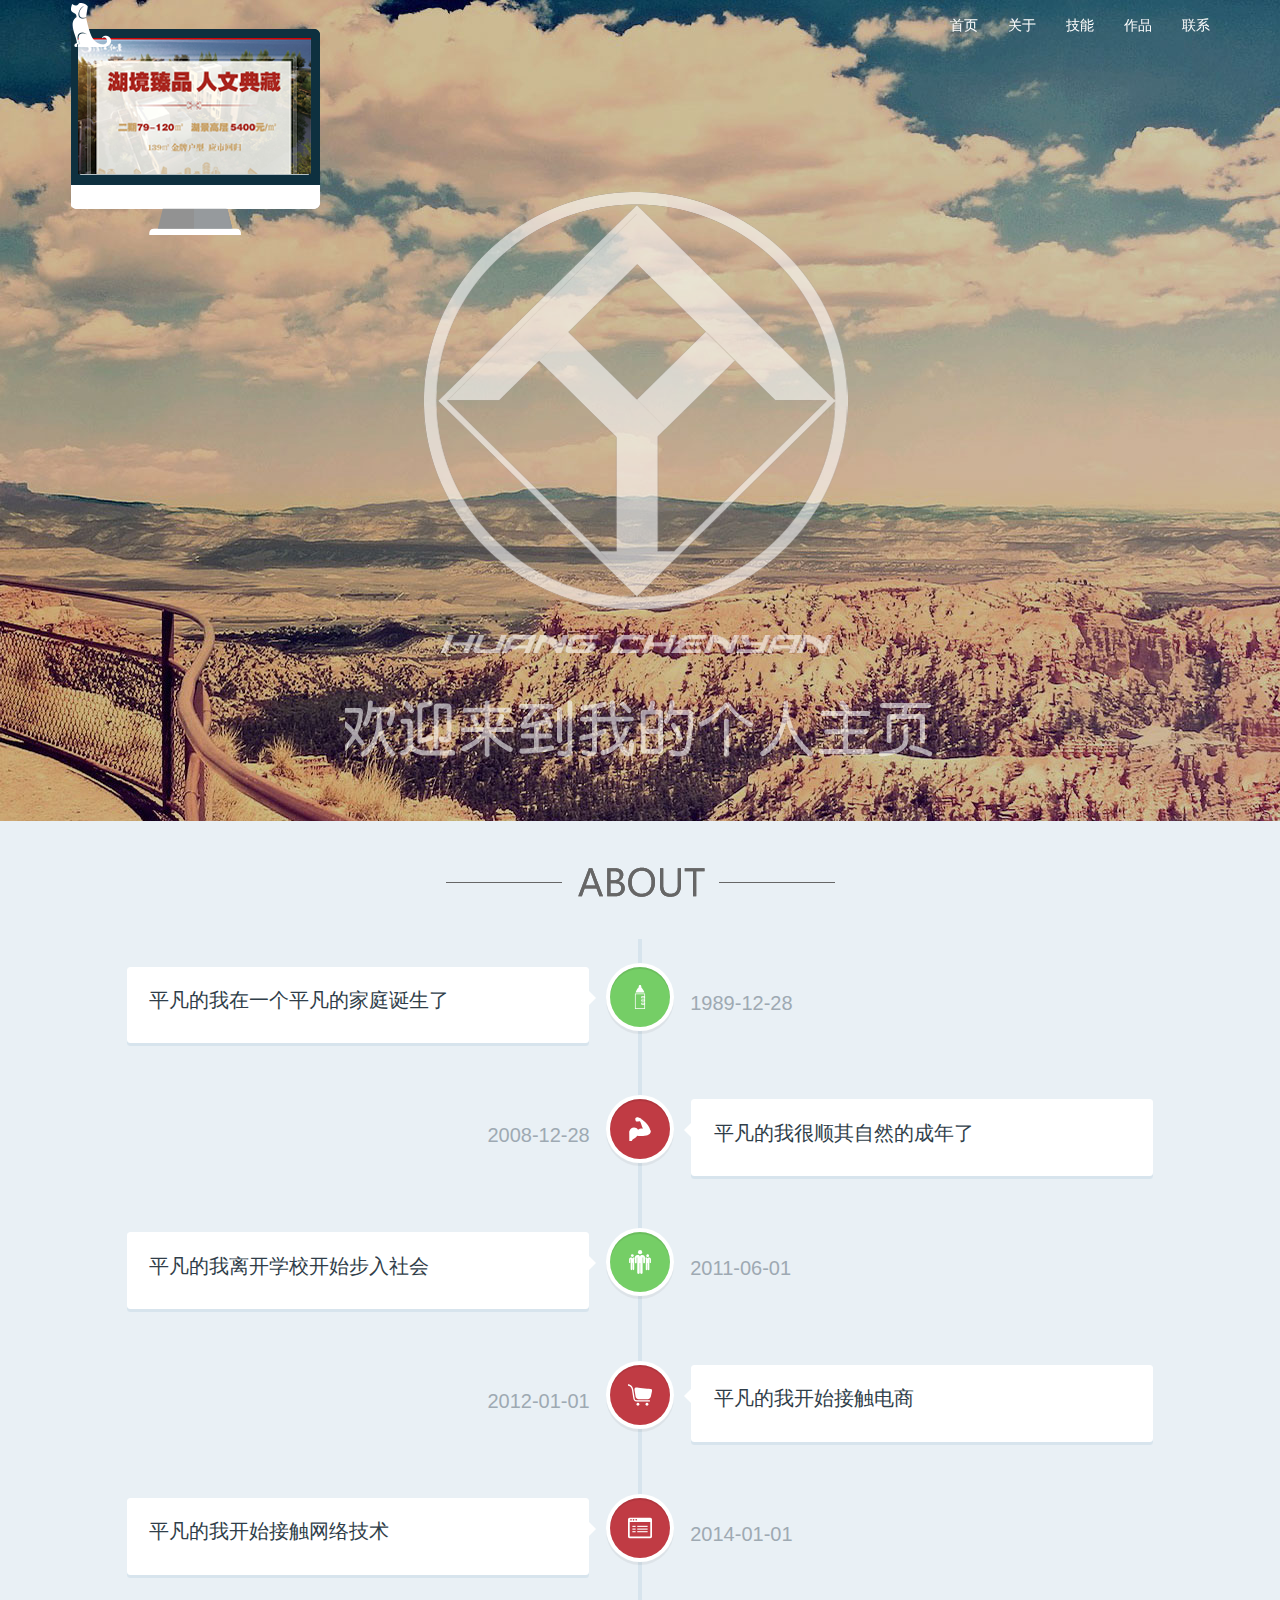
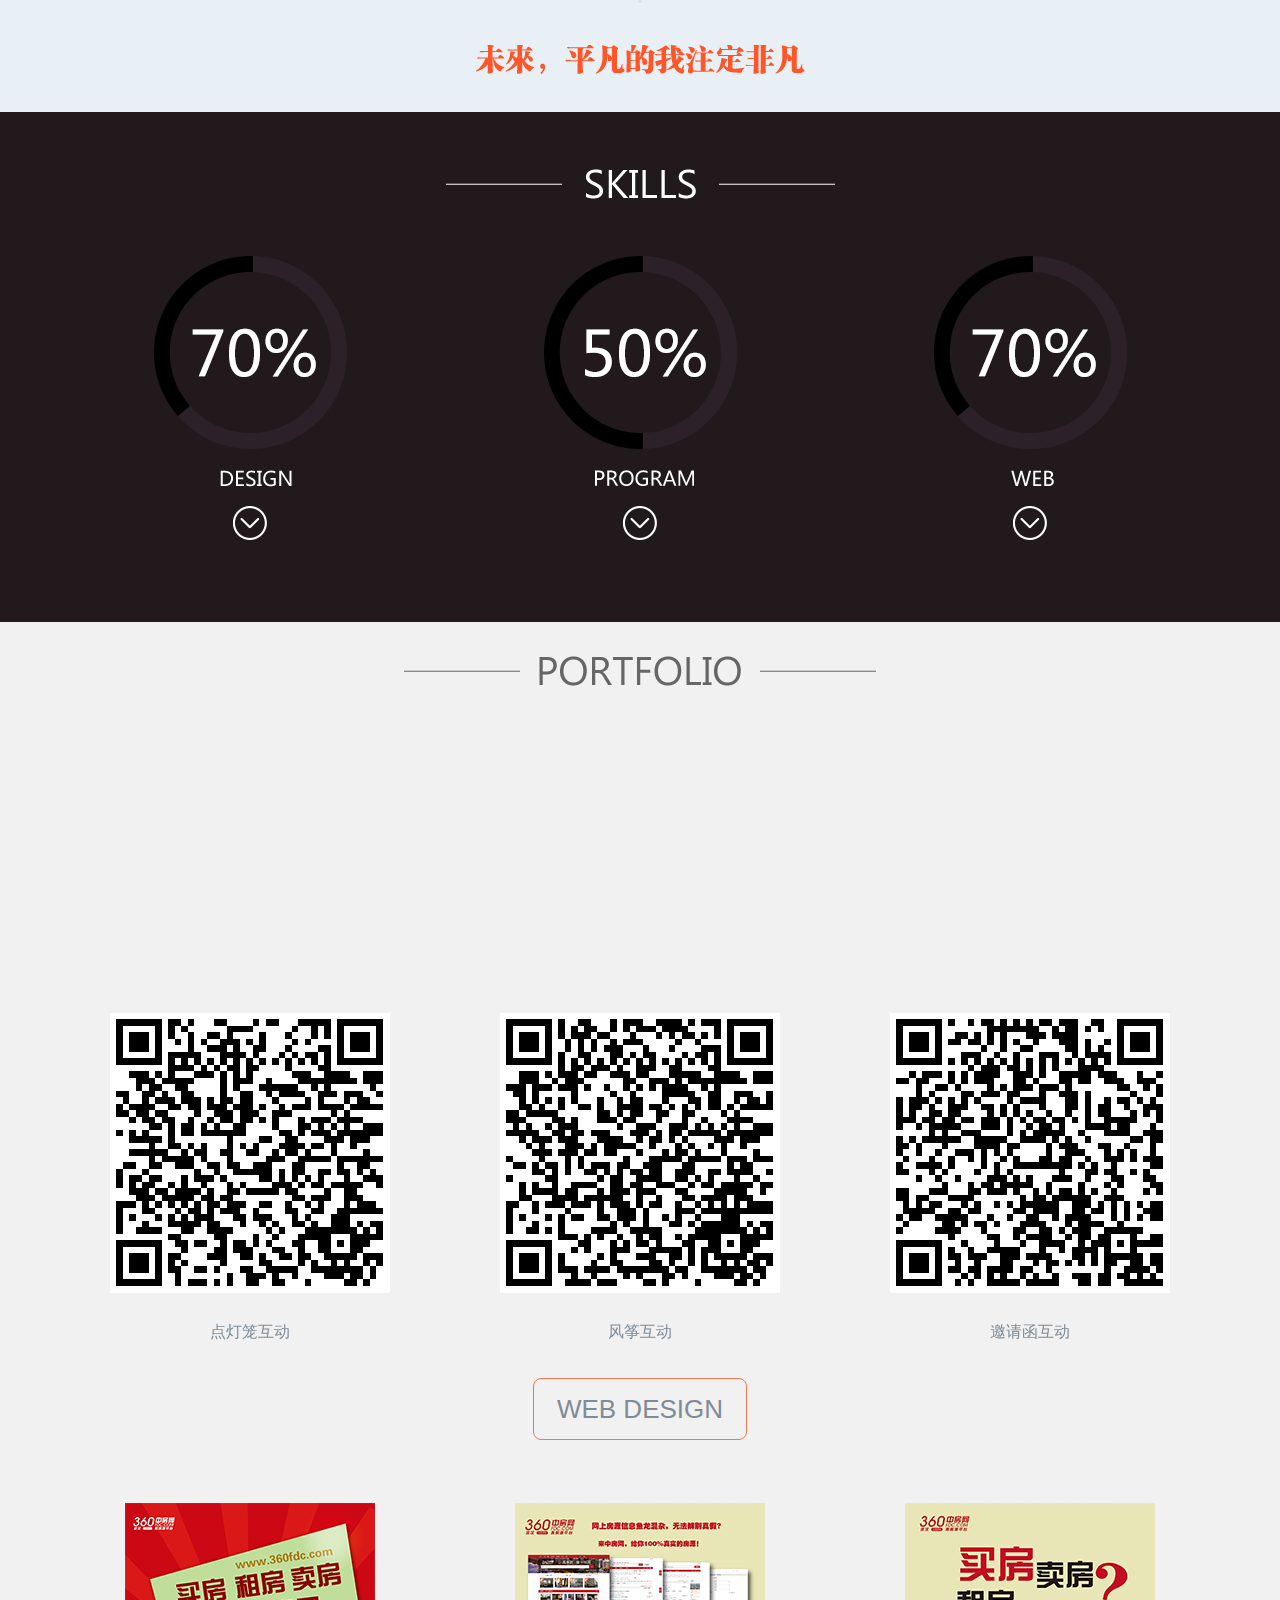
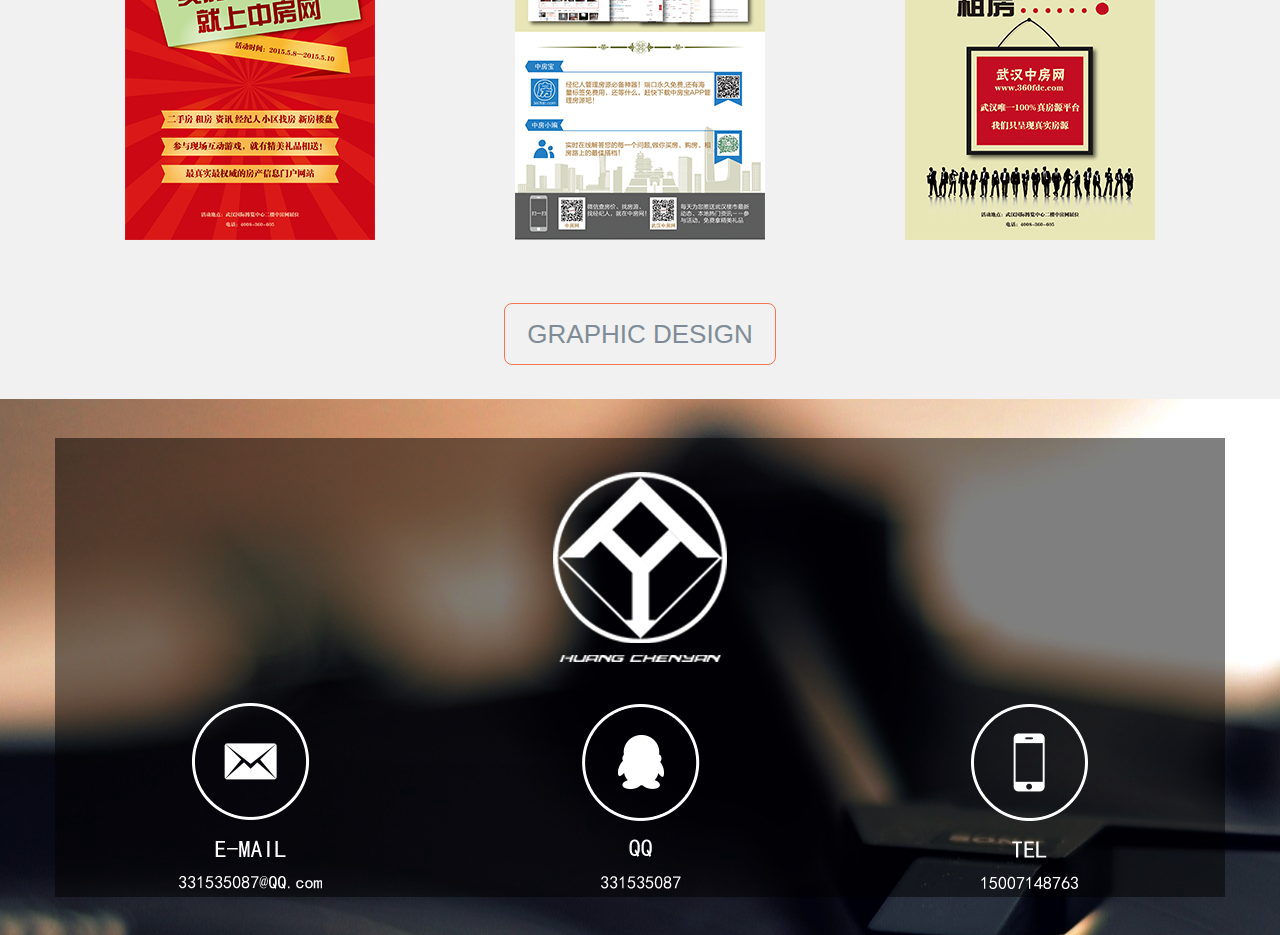
==== commit 3a75d614: "Update index.html" ====
--- a/index.html
+++ b/index.html
@@ -66,7 +66,7 @@
 				<div class="cd-timeline-content">
 					<h2>平凡的我很顺其自然的成年了</h2>
 					<p></p>
-					<span class="cd-date">2014-12-25</span>
+					<span class="cd-date">2008-12-28</span>
 				</div>
 			</div>
 			<div class="cd-timeline-block">
@@ -76,7 +76,7 @@
 				<div class="cd-timeline-content">
 					<h2>平凡的我离开学校开始步入社会</h2>
 					<p></p>
-					<span class="cd-date">2014-12-20</span>
+					<span class="cd-date">2011-06-01</span>
 				</div>
 			</div>
 			<div class="cd-timeline-block">
@@ -86,7 +86,7 @@
 				<div class="cd-timeline-content">
 					<h2>平凡的我开始接触电商</h2>
 					<p></p>
-					<span class="cd-date">2014-12-14</span>
+					<span class="cd-date">2012-01-01</span>
 				</div>
 			</div>
 			<div class="cd-timeline-block">
@@ -96,7 +96,7 @@
 				<div class="cd-timeline-content">
 					<h2>平凡的我开始接触网络技术</h2>
 					<p></p>
-					<span class="cd-date">2014-12-05</span>
+					<span class="cd-date">2014-01-01</span>
 				</div>
 			</div>
 		</section>
@@ -237,4 +237,4 @@
 		</div>
 	</div>
 </body>
-</html>+</html>
--- a/css/style.css
+++ b/css/style.css
@@ -196,4 +196,8 @@
 	top:80px;
 	width:40px;
 	cursor: pointer;
+}
+.web_4 p{
+	text-align: center;
+	font-size: 16px;
 }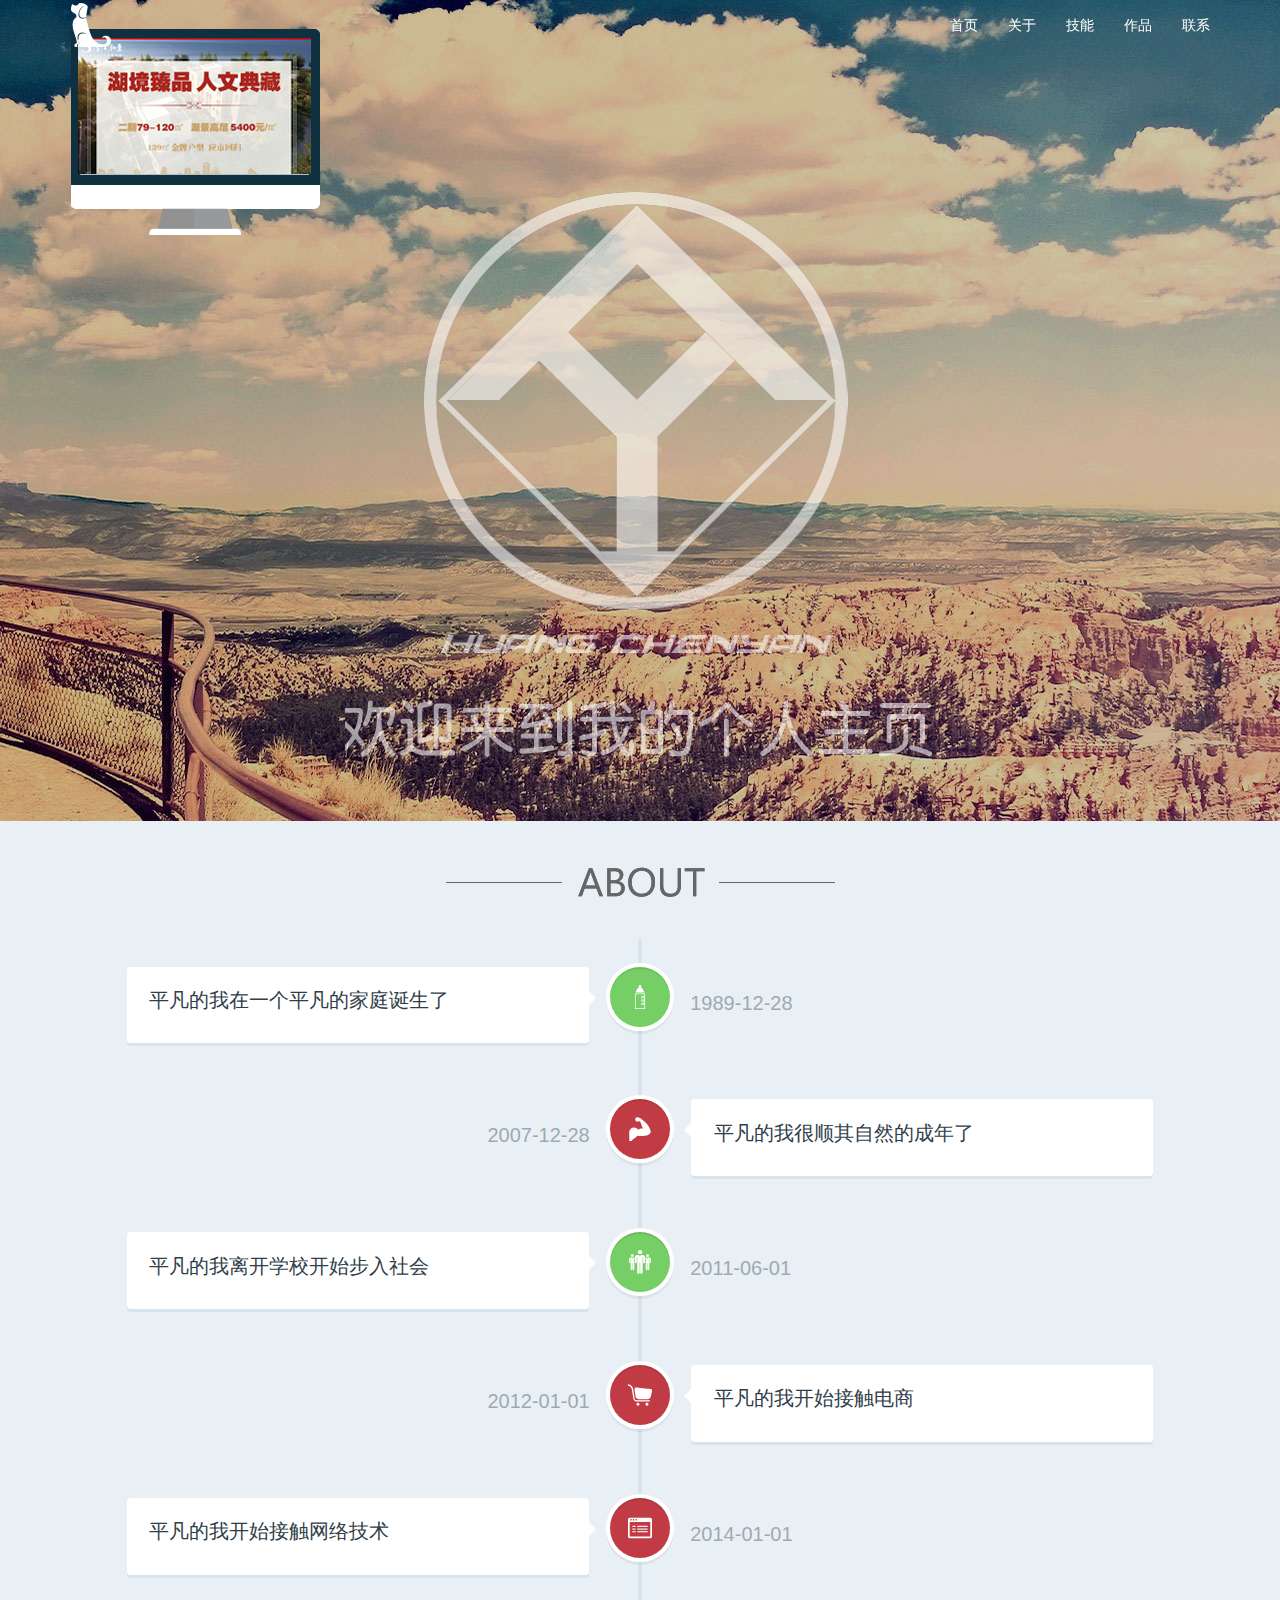
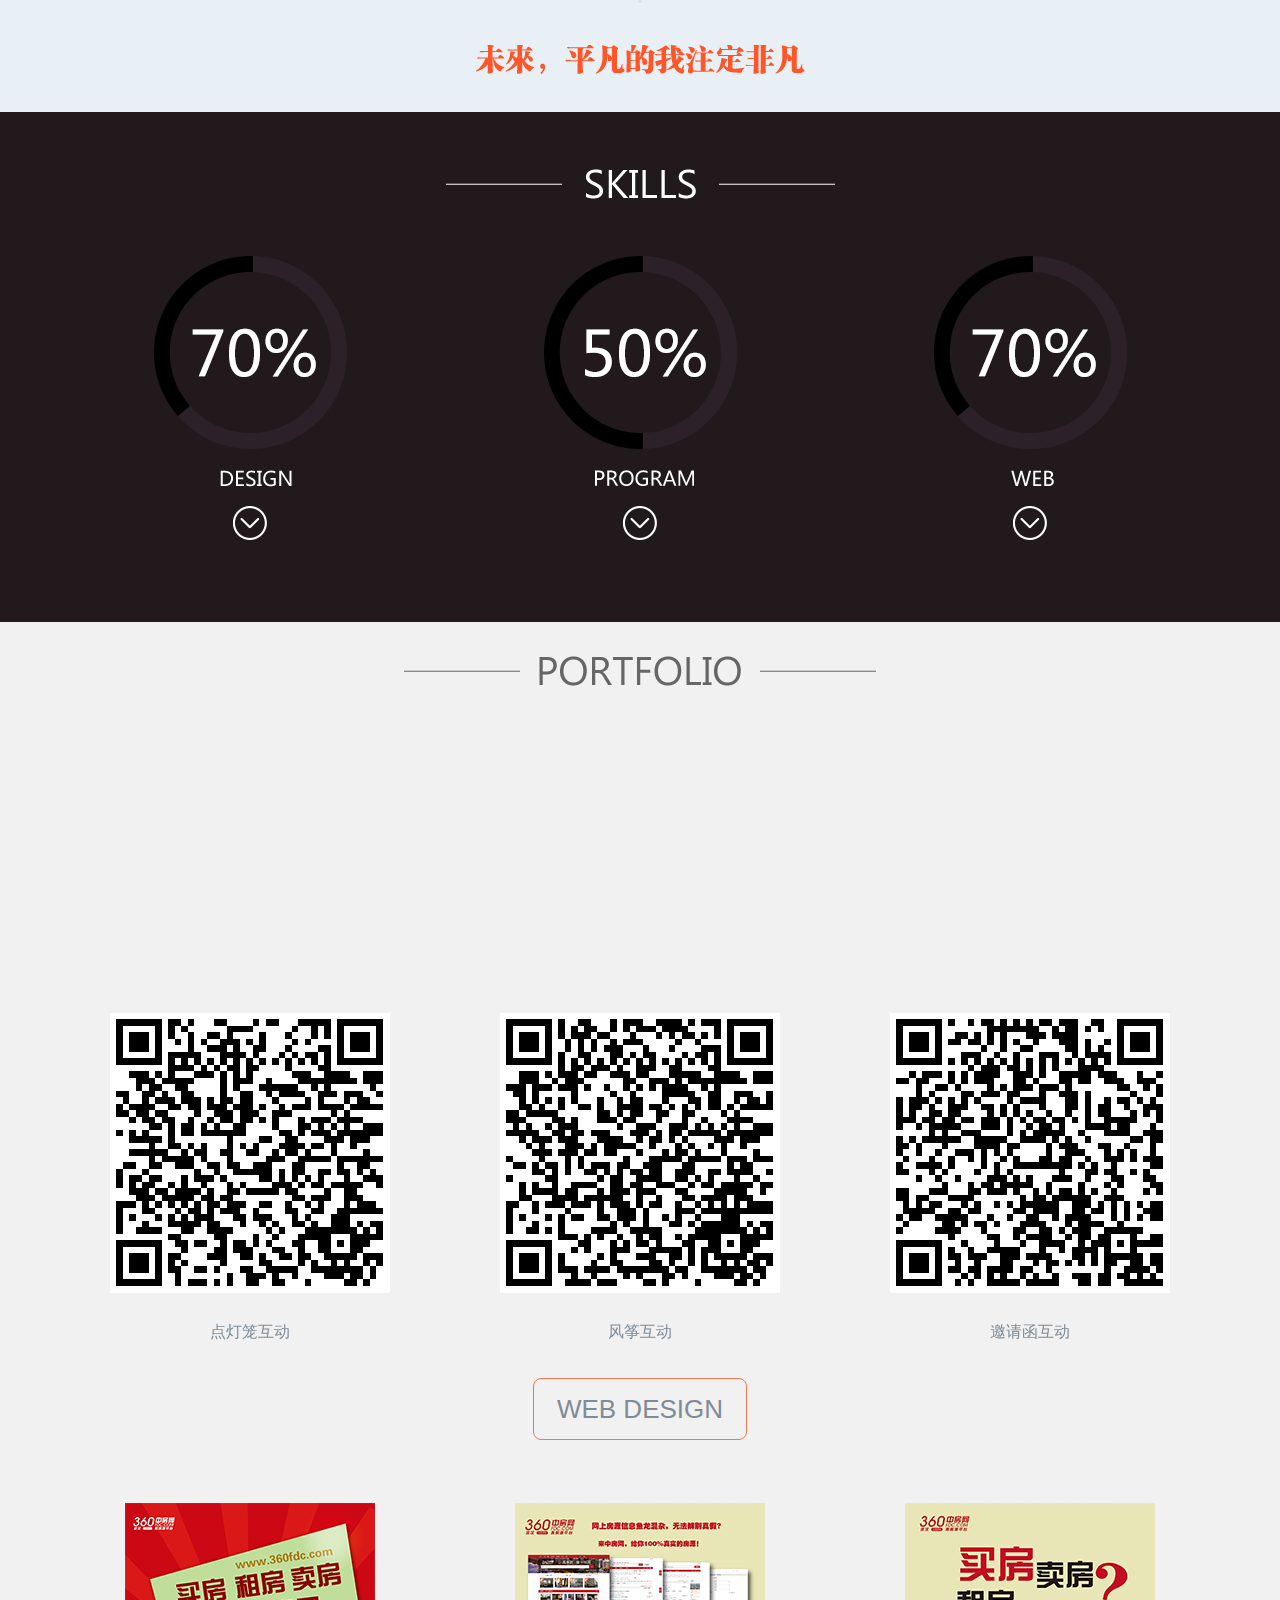
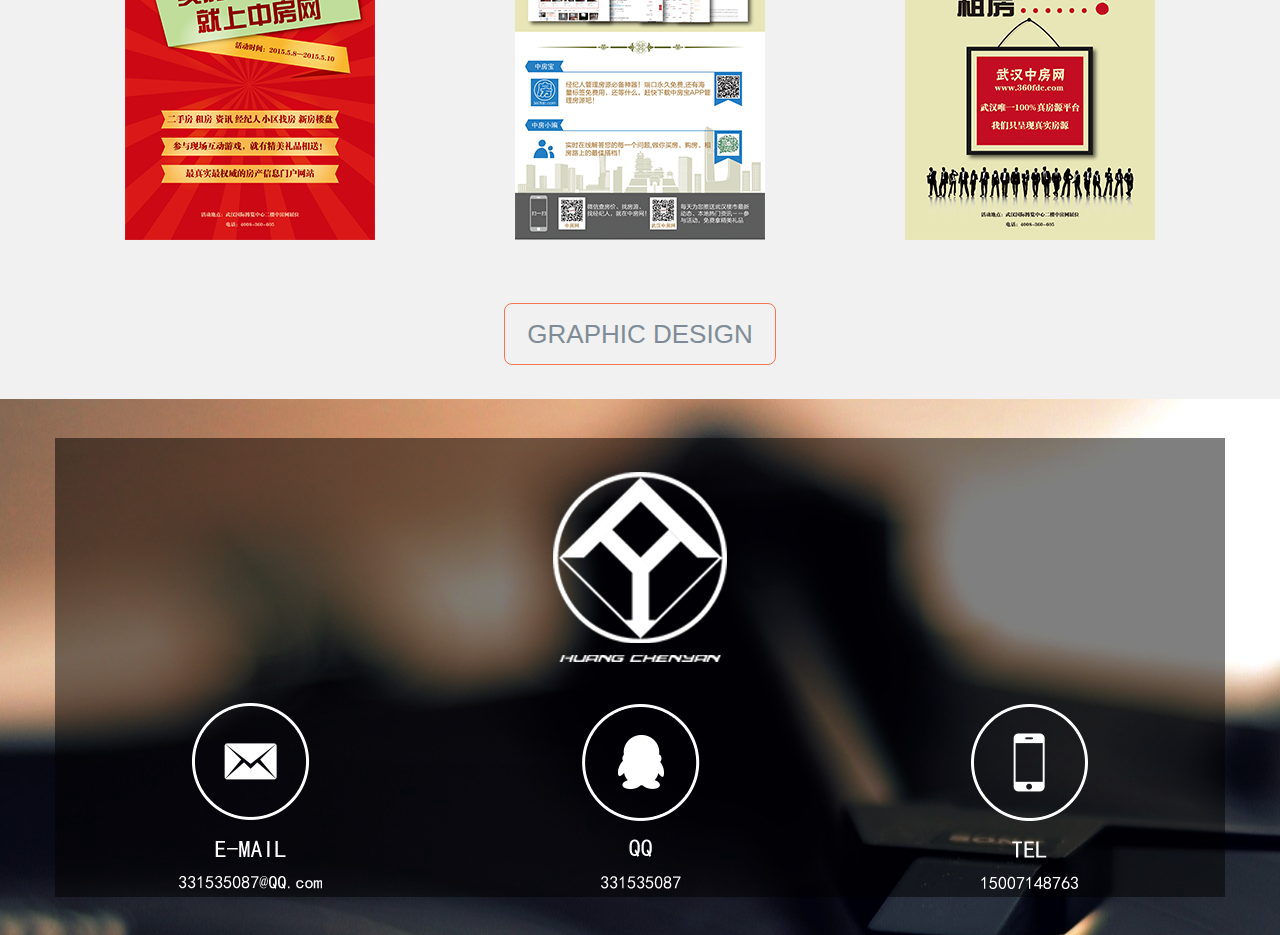
==== commit 1095181f: "Update index.html" ====
--- a/index.html
+++ b/index.html
@@ -66,7 +66,7 @@
 				<div class="cd-timeline-content">
 					<h2>平凡的我很顺其自然的成年了</h2>
 					<p></p>
-					<span class="cd-date">2008-12-28</span>
+					<span class="cd-date">2007-12-28</span>
 				</div>
 			</div>
 			<div class="cd-timeline-block">
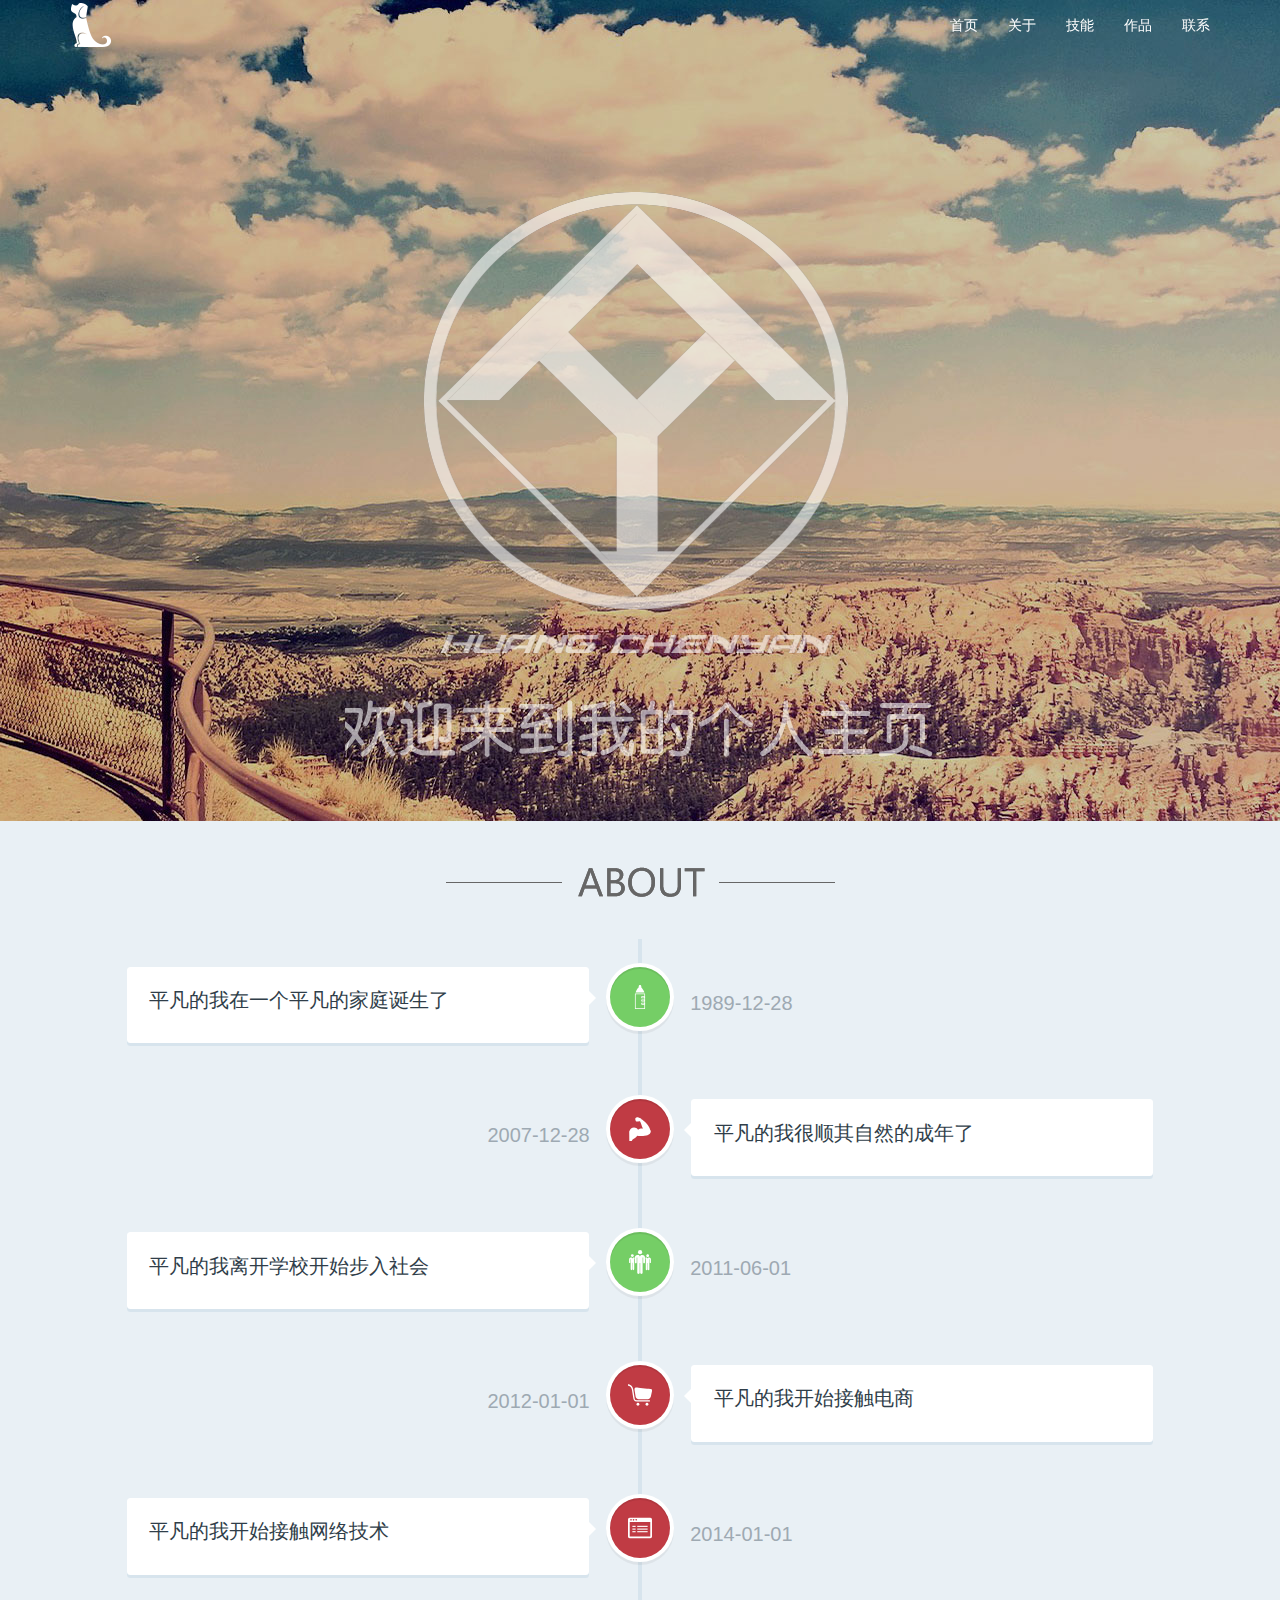
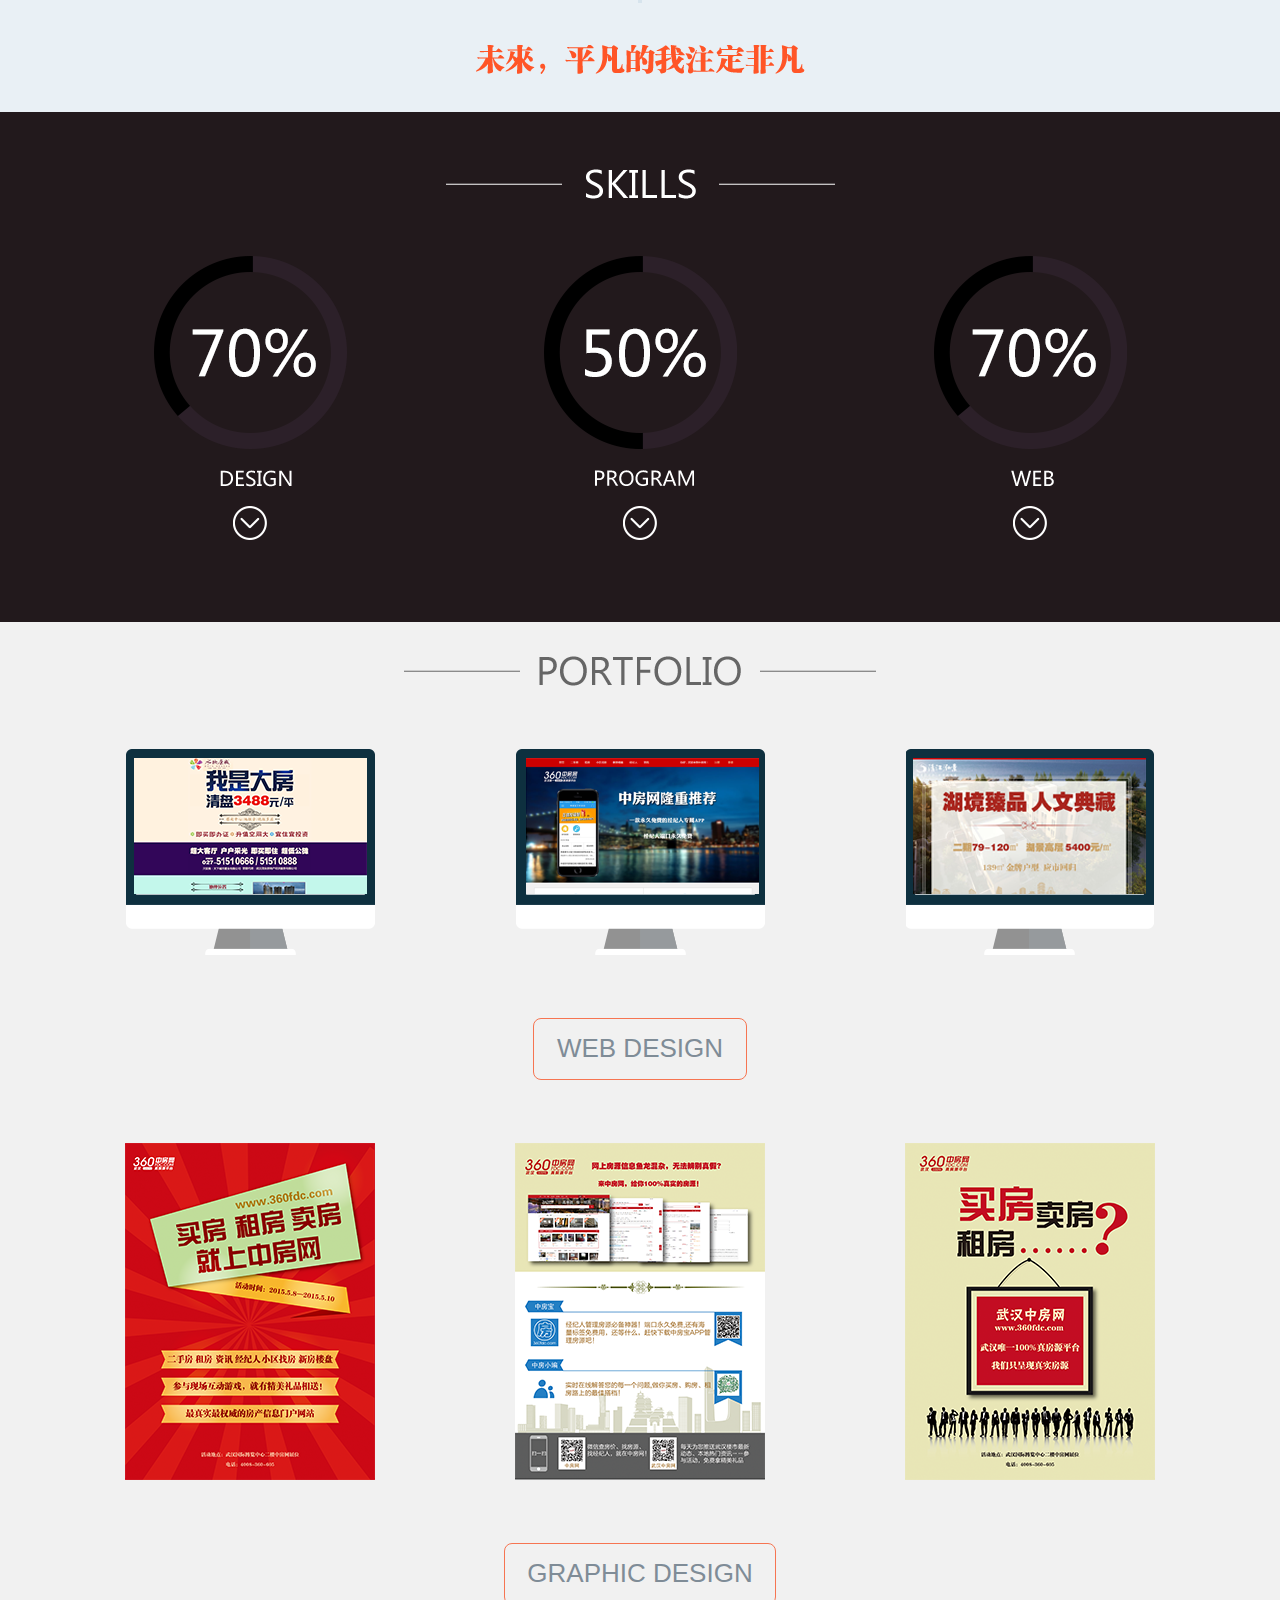
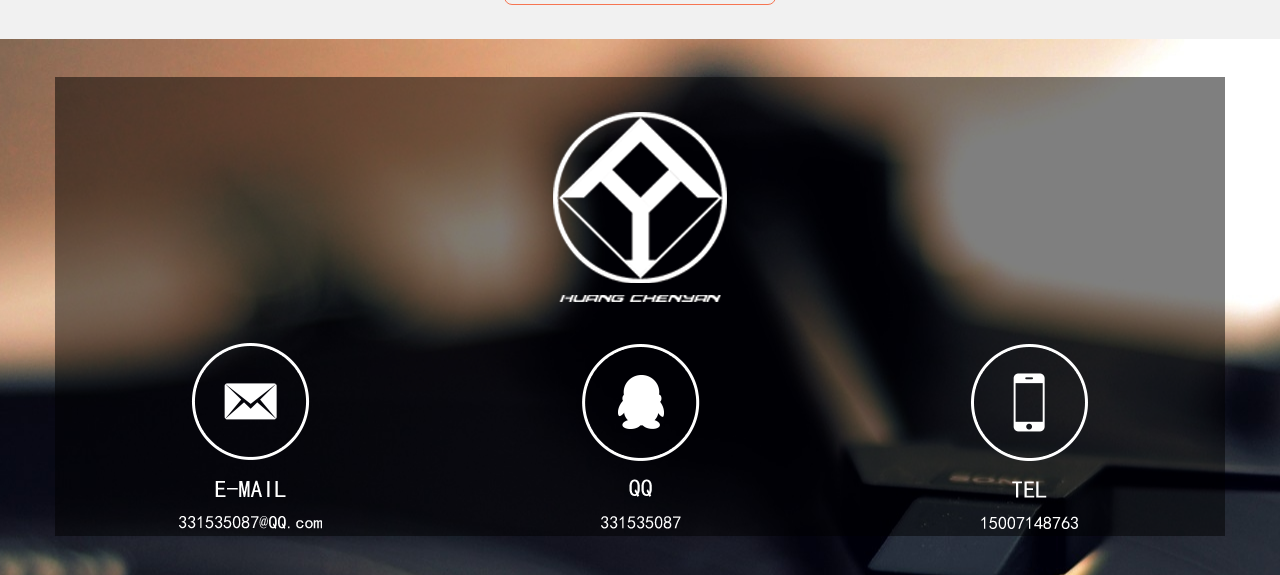
==== commit d365b6c3: "Update index.html" ====
--- a/index.html
+++ b/index.html
@@ -181,7 +181,7 @@
 						<img src="images/p3.png" alt="" class="img-responsive p_img">
 					</a>
 				</div>
-				<div class="col-xs-12 col-md-4 web_zp web_4">
+<!-- 				<div class="col-xs-12 col-md-4 web_zp web_4">
 					<img src="images/code1.png" alt="" class="img-responsive p_img">
 					<p>点灯笼互动</p>
 				</div>
@@ -192,7 +192,7 @@
 				<div class="col-xs-12 col-md-4 web_zp web_4">
 					<img src="images/code3.png" alt="" class="img-responsive p_img">
 					<p>邀请函互动</p>
-				</div>
+				</div> -->
 			</div>
 			<div class="btn_m">
 				<div class="p_btn web_btn">WEB  DESIGN</div>
--- a/css/style.css
+++ b/css/style.css
@@ -144,7 +144,7 @@
 .btn_m{
 	text-align: center;
 }
-.portfolio .web_zp,.portfolio .pm_zp{
+/* .portfolio .web_zp,.portfolio .pm_zp{
 	-webkit-transform-style: preserve-3d;
 }
 .on{
@@ -153,7 +153,7 @@
 @-webkit-keyframes spin {
 	from {-webkit-transform: rotateY(0);}
 	to {-webkit-transform: rotateY(360deg);}
-}
+} */
 /*portfolio finish*/
 /*-----------------------------------------------*/
 /*contact start*/
@@ -200,4 +200,4 @@
 .web_4 p{
 	text-align: center;
 	font-size: 16px;
-}+}
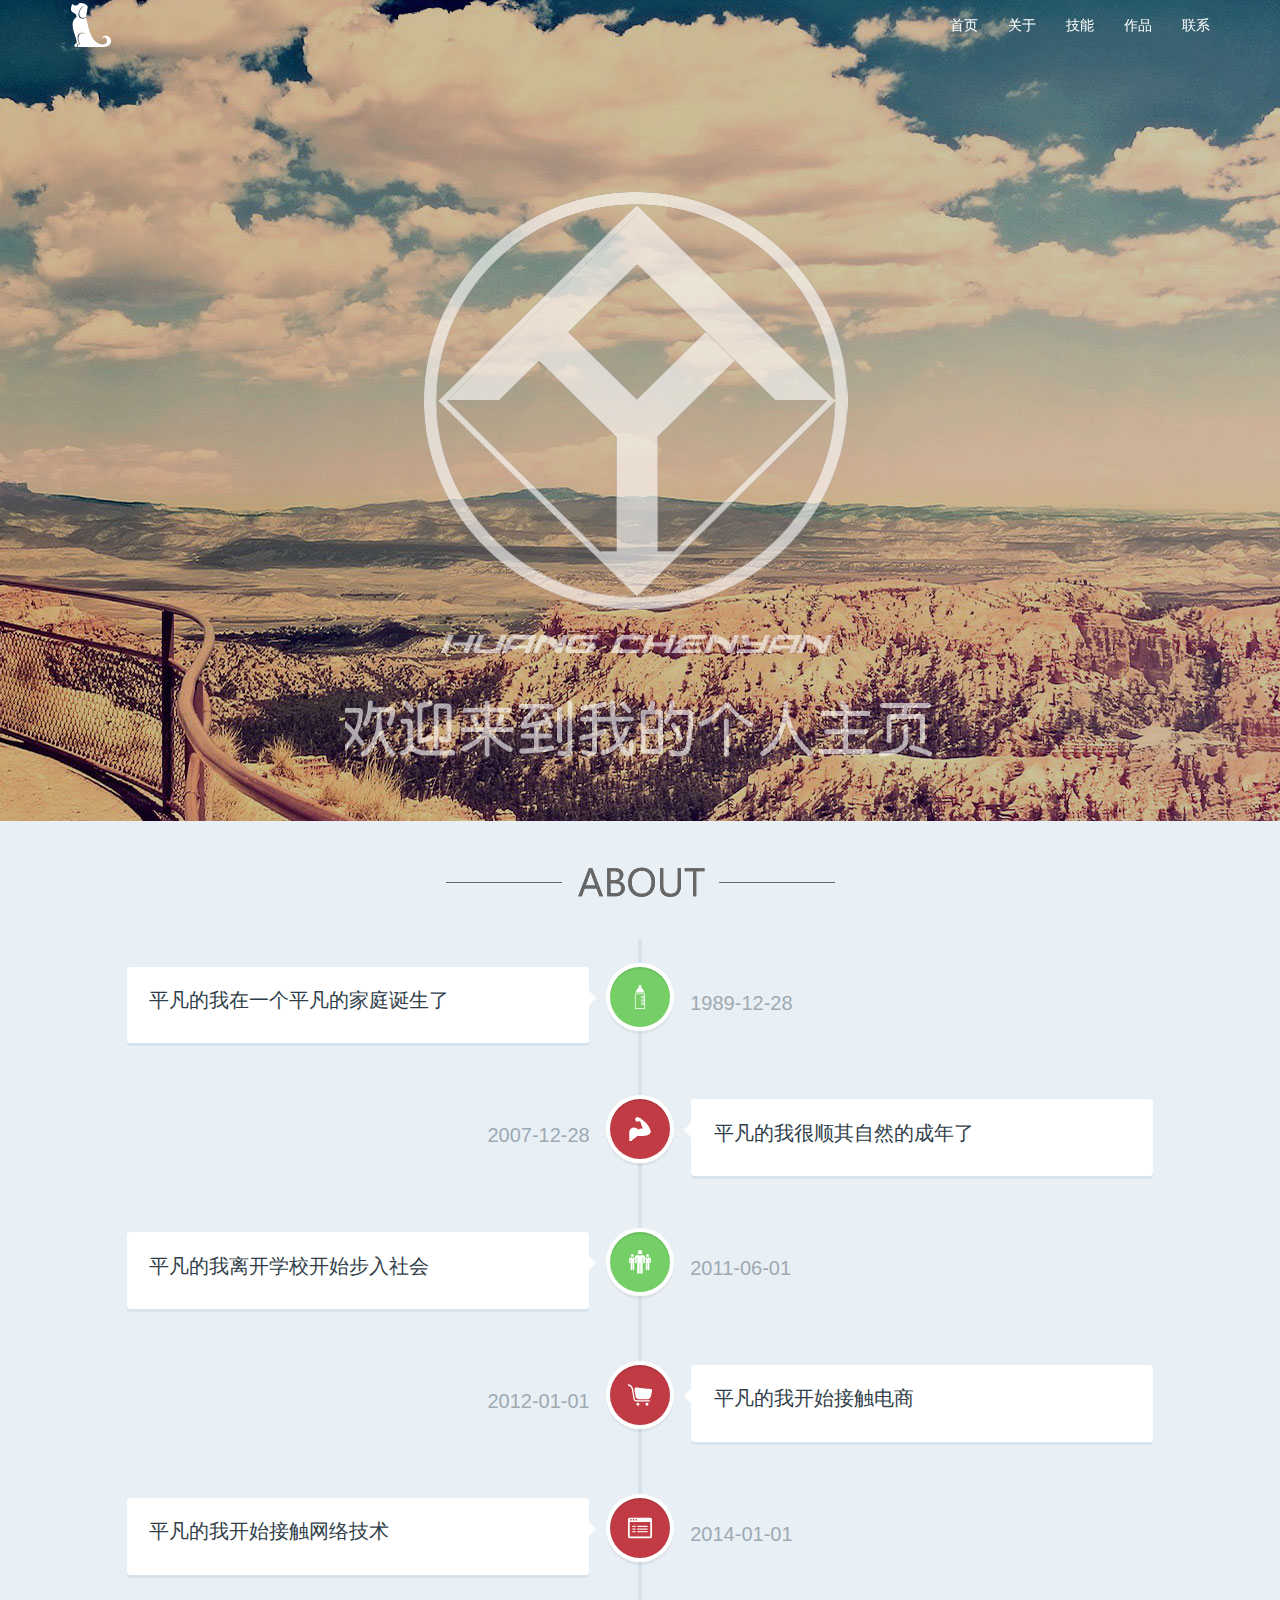
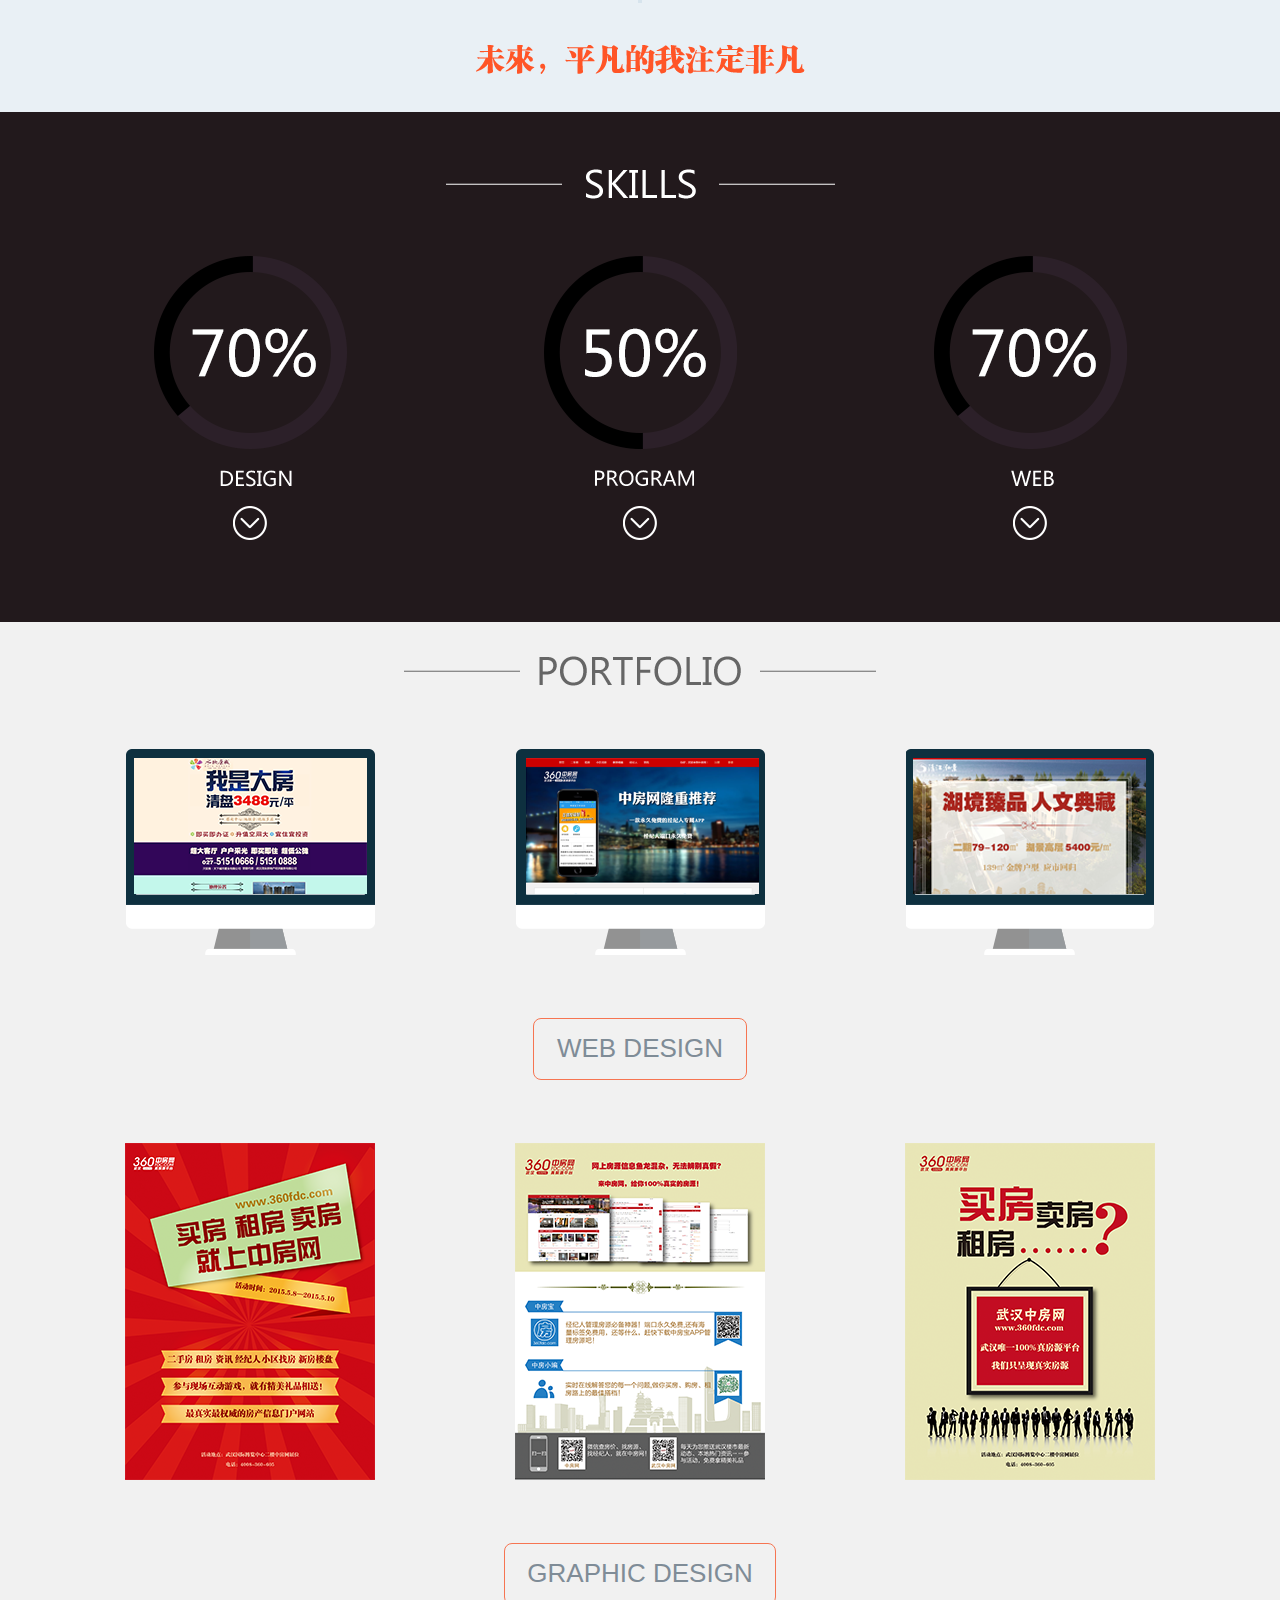
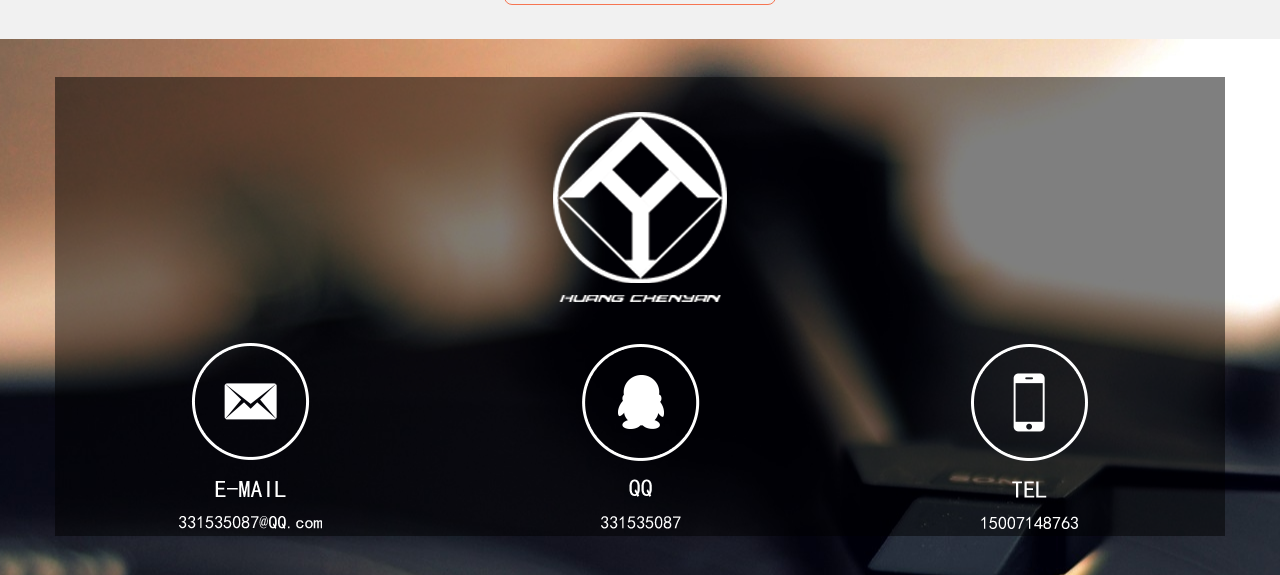
==== commit c4f616cf: "Update index.html" ====
--- a/index.html
+++ b/index.html
@@ -181,7 +181,8 @@
 						<img src="images/p3.png" alt="" class="img-responsive p_img">
 					</a>
 				</div>
-<!-- 				<div class="col-xs-12 col-md-4 web_zp web_4">
+				<!-- 
+				<div class="col-xs-12 col-md-4 web_zp web_4">
 					<img src="images/code1.png" alt="" class="img-responsive p_img">
 					<p>点灯笼互动</p>
 				</div>
@@ -192,7 +193,8 @@
 				<div class="col-xs-12 col-md-4 web_zp web_4">
 					<img src="images/code3.png" alt="" class="img-responsive p_img">
 					<p>邀请函互动</p>
-				</div> -->
+				</div>
+				-->
 			</div>
 			<div class="btn_m">
 				<div class="p_btn web_btn">WEB  DESIGN</div>
